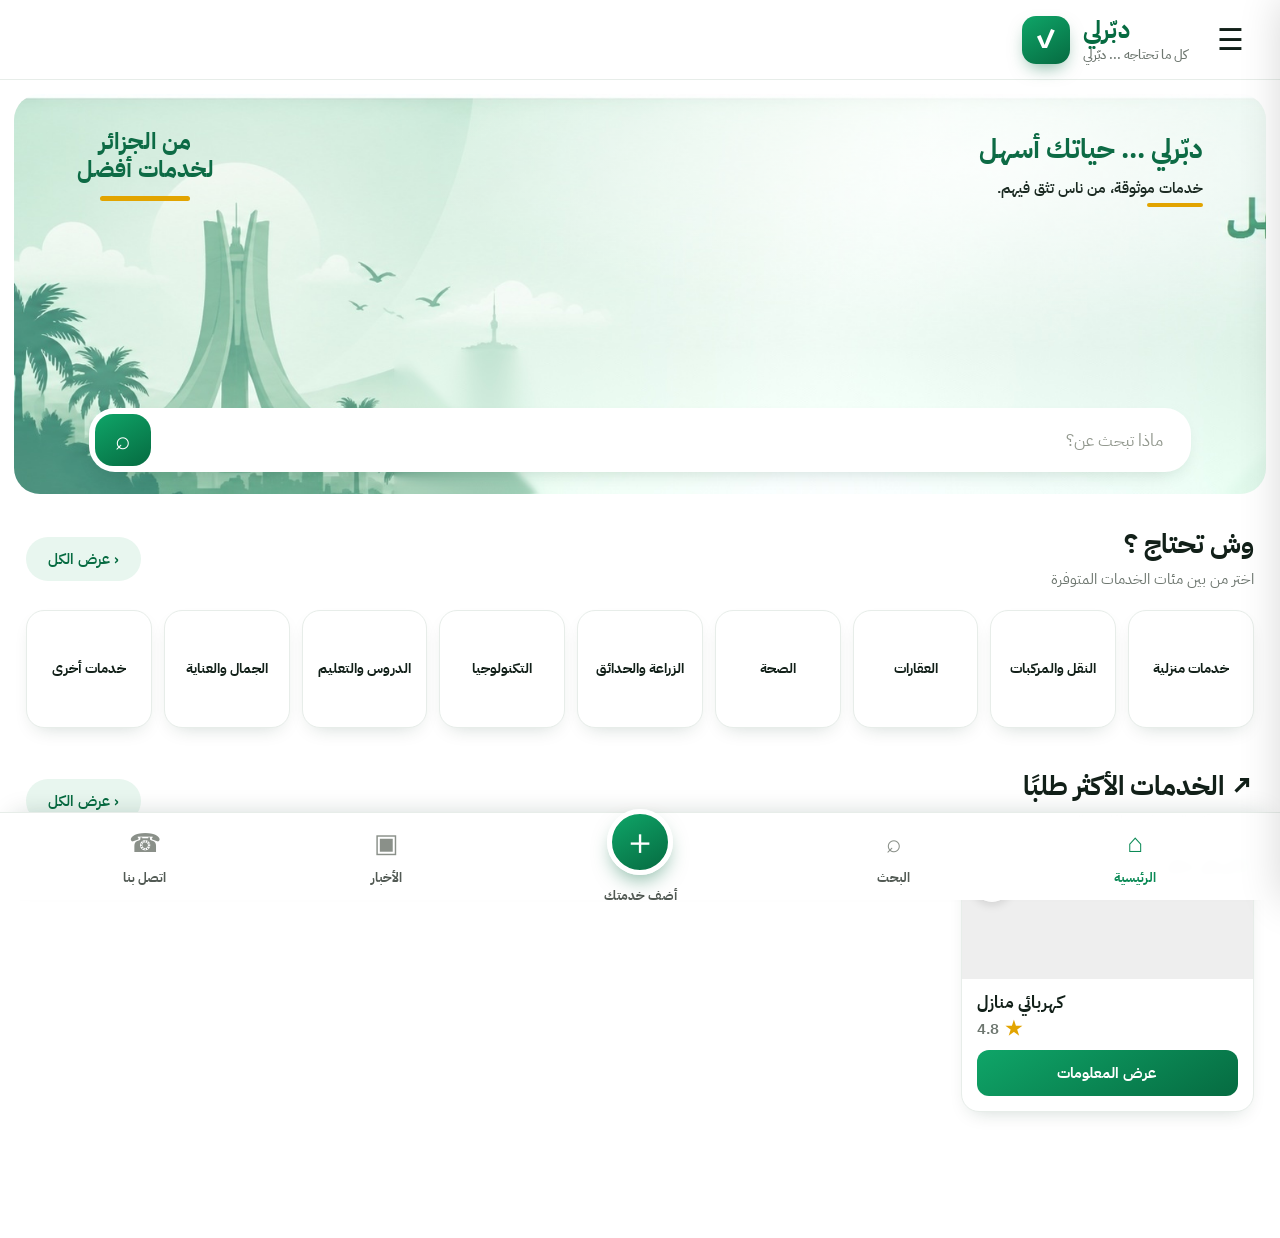
==== index.html @ 9973ee7a "Load category details script" ====
<!doctype html>
<html lang="ar" dir="rtl">
<head>
<meta charset="utf-8">
<meta name="viewport" content="width=device-width,initial-scale=1,viewport-fit=cover">
<title>دبّرلي — كل ما تحتاجه</title>
<link rel="preconnect" href="https://fonts.googleapis.com"><link rel="preconnect" href="https://fonts.gstatic.com" crossorigin>
<link href="https://fonts.googleapis.com/css2?family=IBM+Plex+Sans+Arabic:wght@400;500;600;700;800&display=swap" rel="stylesheet">
<script src="https://cdn.jsdelivr.net/npm/@supabase/supabase-js@2"></script><script src="https://cdn.jsdelivr.net/npm/heic2any@0.0.4/dist/heic2any.min.js"></script><script src="config.js?v=20260911-22"></script><script src="category-details.js?v=20260911-22"></script><link rel="stylesheet" href="style.css?v=20260911-10">
</head>
<body>
<header class="topbar"><button class="menu-btn" id="menuBtn">☰</button><div class="brand"><div class="logo">✓</div><div class="brand-text"><strong>دبّرلي</strong><small>كل ما تحتاجه ... دبّرلي</small></div></div></header>
<main><section class="hero"><div class="hero-copy-left">من الجزائر<br>لخدمات أفضل</div><div class="hero-copy-right"><h1>دبّرلي ... حياتك أسهل</h1><p>خدمات موثوقة، من ناس تثق فيهم.</p></div><div class="hero-search"><input id="heroSearch" placeholder="ماذا تبحث عن؟"><button id="heroSearchBtn">⌕</button></div></section><section id="content"></section></main>
<nav class="bottom-nav"><button data-page="home" class="active">⌂<span>الرئيسية</span></button><button data-page="search">⌕<span>البحث</span></button><button data-page="add" class="add-btn">＋<span>أضف خدمتك</span></button><button data-page="news">▣<span>الأخبار</span></button><button data-page="contact">☎<span>اتصل بنا</span></button></nav>
<div class="overlay" id="overlay"></div><aside class="drawer" id="drawer"><button class="close" id="closeBtn">×</button><div class="drawer-brand"><h2>دبّرلي</h2></div><nav class="drawer-nav"><button data-page="about">ⓘ معلومات عنا</button><button data-page="contact">☎ اتصل بنا</button><button id="shareBtn">↗ مشاركة التطبيق</button></nav></aside><div class="toast" id="toast"></div>
<script>
const content=document.getElementById('content'),drawer=document.getElementById('drawer'),overlay=document.getElementById('overlay');let client=null,services=[];try{client=window.supabase.createClient(window.SUPABASE_URL,window.SUPABASE_ANON_KEY)}catch(e){}
const fallback=[{id:'demo-1',name:'كهربائي منازل',category:'خدمات منزلية',specialty:'كهربائي منازل',rating:4.8,area:'الجزائر العاصمة',phone:'0550000001',whatsapp:'0550000001',img:'https://images.unsplash.com/photo-1621905252507-b35492cc74b4?auto=format&fit=crop&w=900&q=85'}];
const catData=[['tool','خدمات منزلية','#1688a3'],['car','النقل والمركبات','#f4b400'],['home','العقارات','#7846d8'],['heart','الصحة','#e92f3a'],['leaf','الزراعة والحدائق','#20a84a'],['laptop','التكنولوجيا','#1268c9'],['book','الدروس والتعليم','#ef791c'],['flower','الجمال والعناية','#ef5d8a'],['more','خدمات أخرى','#7440d6']];
function esc(s){return String(s??'').replace(/[&<>\"']/g,m=>({'&':'&amp;','<':'&lt;','>':'&gt;','\"':'&quot;',"'":'&#39;'}[m]))}function toast(t){const x=document.getElementById('toast');x.textContent=t;x.classList.add('show');setTimeout(()=>x.classList.remove('show'),2500)}
async function loadServices(){if(!client){services=fallback;return}try{const {data,error}=await client.from('services').select('*').eq('status','approved').order('created_at',{ascending:false});services=error||!data?.length?fallback:data.map(s=>({...s,img:s.image_url||fallback[0].img,rating:Number(s.rating||0)}))}catch(e){services=fallback}}
function card(s){return `<article class="service"><button class="fav" onclick="toggleFav(this)">♡</button><img class="service-img" style="object-fit:cover;object-position:center" src="${esc(s.image_url||s.img||fallback[0].img)}" alt="${esc(s.name||s.specialty)}"><div class="service-body"><h3>${esc(s.name||s.specialty||'خدمة')}</h3><div class="rating-row"><span>${Number(s.rating||0).toFixed(1)}</span><span class="star">★</span></div><button class="primary" style="width:100%;margin-top:8px" onclick="showDetail('${esc(s.id)}')">عرض المعلومات</button></div></article>`}
async function home(){await loadServices();window.__dabbarliServices=services;content.innerHTML=`<div class="home-wrap"><section class="section"><div class="section-head"><div class="section-title-wrap"><h2>وش تحتاج ؟</h2><p>اختر من بين مئات الخدمات المتوفرة</p></div><button class="see-all" onclick="showAllCategories()">‹ عرض الكل</button></div><div class="categories">${catData.map(c=>`<button class="cat" onclick="category('${esc(c[1])}')"><b>${c[1]}</b></button>`).join('')}</div></section><section class="section" style="margin-top:42px"><div class="section-head"><div class="section-title-wrap"><h2>↗ الخدمات الأكثر طلبًا</h2><p>اكتشف أكثر الخدمات طلبًا من المستخدمين</p></div><button class="see-all" onclick="showAllServices()">‹ عرض الكل</button></div><div class="services">${services.slice(0,4).map(card).join('')}</div></section></div>`;setActive('home')}
function showAllCategories(){content.innerHTML=`<div class="page-card"><div class="section-head"><h2>كل التصنيفات</h2><button class="see-all" onclick="home()">‹ الرئيسية</button></div><div class="categories">${catData.map(c=>`<button class="cat" onclick="category('${esc(c[1])}')"><b>${c[1]}</b></button>`).join('')}</div></div>`}
function showAllServices(){content.innerHTML=`<div class="page-card"><div class="section-head"><h2>الخدمات الأكثر طلبًا</h2><button class="see-all" onclick="home()">‹ الرئيسية</button></div><div class="services">${services.map(card).join('')}</div></div>`}
function category(type){if(type==='النقل والمركبات'||type==='النقل والآليات'){if(typeof renderTransportDetails==='function'){renderTransportDetails();return}}const list=services.filter(s=>s.category===type||s.specialty===type||s.name===type);content.innerHTML=`<div class="page-card"><div class="section-head"><h2>${esc(type)}</h2><button class="see-all" onclick="home()">‹ الرئيسية</button></div><div class="services">${list.length?list.map(card).join(''):'<div class="empty">لا توجد خدمات منشورة في هذا التصنيف بعد.</div>'}</div></div>`}
function showDetail(id){const s=services.find(x=>String(x.id)===String(id));if(!s)return;const phone=s.phone||'',wa=s.whatsapp||phone,fb=s.facebook||'';content.innerHTML=`<div class="page-card detail"><button class="see-all" onclick="home()">‹ رجوع</button><img class="detail-img" style="margin-top:16px;object-fit:cover;object-position:center" src="${esc(s.image_url||s.img||fallback[0].img)}"><h2>${esc(s.name||s.specialty)}</h2><div class="muted">${esc(s.category||'')} ${s.area?' · '+esc(s.area):''}</div><div class="rating-row"><span class="star">★</span><span>${Number(s.rating||0).toFixed(1)}</span></div><p>${esc(s.details||'')}</p><div class="actions">${phone?`<a class="call" href="tel:${esc(phone)}">📞 اتصال</a>`:''}${wa?`<a class="wa" href="https://wa.me/213${esc(String(wa).replace(/^0/,''))}" target="_blank">💬 واتساب</a>`:''}${fb?`<a class="fb" href="${esc(fb)}" target="_blank">🔵 فيسبوك</a>`:''}</div></div>`}
function searchPage(q=''){content.innerHTML=`<div class="page-card"><div class="searchbox"><input id="searchInput" value="${esc(q)}" placeholder="اسم الخدمة أو التخصص أو المنطقة..."><button onclick="doSearch()">بحث</button></div><div id="results"></div></div>`;if(q)doSearch();setActive('search')}
function doSearch(){const q=(document.getElementById('searchInput')||document.getElementById('heroSearch')).value.trim().toLowerCase();const list=services.filter(s=>`${s.name||''} ${s.category||''} ${s.specialty||''} ${s.area||''}`.toLowerCase().includes(q));const box=document.getElementById('results');if(box)box.innerHTML=`<div class="section-head"><h2>نتائج البحث</h2></div><div class="services">${list.length?list.map(card).join(''):'<div class="empty">لم نجد الخدمة المطلوبة.</div>'}</div>`}
function add(){content.innerHTML=`<div class="page-card form"><div class="section-head"><h2>أضف خدمتك</h2></div><div class="notice">ستظهر الخدمة بعد مراجعتها واعتمادها من الإدارة.</div><form id="addForm"><div class="field"><label>الاسم *</label><input name="name" required></div><div class="field"><label>المجال الرئيسي *</label><select name="category" required>${catData.map(c=>`<option>${c[1]}</option>`).join('')}</select></div><div class="field"><label>التخصص *</label><input name="specialty" required></div><div class="field"><label>لم تجد تخصصك؟ اقترح تخصصًا جديدًا</label><input name="newType"></div><div class="field"><label>رقم الهاتف *</label><input name="phone" required inputmode="tel"></div><div class="field"><label>واتساب</label><input name="whatsapp"></div><div class="field"><label>رابط فيسبوك</label><input name="facebook"></div><div class="field"><label>المنطقة</label><input name="area"></div><div class="field"><label>صورة الخدمة</label><input type="file" name="image" accept="image/jpeg,image/png,image/webp,image/heic,image/heif,.heic,.heif"></div><div class="field"><label>رابط الصفحة / الموقع</label><input name="link" type="url" placeholder="https://..."></div><div class="field"><label>التفاصيل</label><textarea name="details"></textarea></div><button class="primary" style="width:100%">إرسال للمراجعة</button></form></div>`;document.getElementById('addForm').onsubmit=submitService;setActive('add')}
async function resizeServiceImage(file){let source=file;const isHeic=/image\/(heic|heif)/i.test(file.type)||/\.(heic|heif)$/i.test(file.name||'');if(isHeic){if(typeof heic2any!=='function')throw new Error('تعذر دعم صورة HEIC في هذا المتصفح');const converted=await heic2any({blob:file,toType:'image/jpeg',quality:0.9});source=Array.isArray(converted)?converted[0]:converted}return new Promise((resolve,reject)=>{const img=new Image();const url=URL.createObjectURL(source);img.onload=()=>{try{const maxW=1000,maxH=667,scale=Math.min(maxW/img.naturalWidth,maxH/img.naturalHeight,1);const w=Math.max(1,Math.round(img.naturalWidth*scale)),h=Math.max(1,Math.round(img.naturalHeight*scale));const canvas=document.createElement('canvas');canvas.width=w;canvas.height=h;const ctx=canvas.getContext('2d');if(!ctx)throw new Error('المتصفح لا يدعم معالجة الصور');ctx.imageSmoothingEnabled=true;ctx.imageSmoothingQuality='high';ctx.drawImage(img,0,0,w,h);const qualities=[0.82,0.72,0.62,0.52];const encode=i=>{if(i>=qualities.length){URL.revokeObjectURL(url);reject(new Error('الصورة بعد الضغط ما زالت كبيرة'));return}canvas.toBlob(blob=>{if(blob&&blob.size<=4.5*1024*1024){URL.revokeObjectURL(url);resolve(blob)}else encode(i+1)},'image/webp',qualities[i])};encode(0)}catch(err){URL.revokeObjectURL(url);reject(err)}};img.onerror=()=>{URL.revokeObjectURL(url);reject(new Error('تعذر قراءة الصورة'))};img.src=url})}
async function submitService(e){e.preventDefault();if(!client){toast('تعذر الاتصال بقاعدة البيانات');return}const f=new FormData(e.target),row={name:f.get('name'),category:f.get('category'),specialty:f.get('specialty'),phone:f.get('phone'),whatsapp:f.get('whatsapp'),facebook:f.get('facebook'),area:f.get('area'),details:f.get('details'),link:f.get('link'),status:'pending'};const file=f.get('image');
if(file instanceof File&&file.size>0){if(!['image/jpeg','image/png','image/webp','image/heic','image/heif'].includes(file.type)&&!(/\.(heic|heif)$/i.test(file.name||''))){toast('الصورة يجب أن تكون JPG أو PNG أو WEBP أو HEIC');return}if(file.size>20*1024*1024){toast('حجم الصورة الأصلية يجب ألا يتجاوز 20 ميغابايت');return}let processed;try{processed=await resizeServiceImage(file)}catch(err){console.error('Image processing error',err);toast('تعذر تجهيز الصورة: '+(err.message||'خطأ غير معروف'));return}const path=`services/${crypto.randomUUID()}.webp`;const {error:upErr}=await client.storage.from('service-images').upload(path,processed,{contentType:'image/webp',cacheControl:'31536000',upsert:false});if(upErr){console.error('Supabase image upload error',upErr);toast('فشل رفع الصورة: '+(upErr.message||'خطأ غير معروف'));return}const {data:pub}=client.storage.from('service-images').getPublicUrl(path);row.image_url=pub.publicUrl}
const {error}=await client.from('services').insert(row);if(error){toast('تعذر إرسال الخدمة: '+error.message);return}const newType=(f.get('newType')||'').trim();if(newType)await client.from('category_requests').insert({name:newType});toast('تم إرسال الخدمة للمراجعة');e.target.reset()}
function news(){content.innerHTML='<div class="page-card"><h2>الأخبار</h2><p>يمكن لأصحاب الخدمات إضافة خدماتهم وإرسالها للمراجعة.</p></div>';setActive('news')}function contact(){content.innerHTML='<div class="page-card"><h2>اتصل بنا</h2><p>للاستفسارات أو تعديل معلومات خدمة منشورة، تواصل مع إدارة دبّرلي.</p></div>';setActive('contact')}function about(){content.innerHTML='<div class="page-card"><h2>معلومات عنا</h2><p>دليل خدمات محلي يجمع أصحاب الخدمات والمهن في مكان واحد.</p></div>'}function toggleFav(b){b.textContent=b.textContent==='♡'?'♥':'♡'}function setActive(p){document.querySelectorAll('.bottom-nav button[data-page]').forEach(b=>b.classList.toggle('active',b.dataset.page===p))}function page(p){drawer.classList.remove('open');overlay.classList.remove('show');({home,search:()=>searchPage(),add,news,contact,about}[p]||home)()}document.querySelectorAll('[data-page]').forEach(b=>b.onclick=()=>page(b.dataset.page));document.getElementById('menuBtn').onclick=()=>{drawer.classList.add('open');overlay.classList.add('show')};document.getElementById('closeBtn').onclick=()=>{drawer.classList.remove('open');overlay.classList.remove('show')};overlay.onclick=()=>{drawer.classList.remove('open');overlay.classList.remove('show')};document.getElementById('shareBtn').onclick=async()=>{try{await navigator.share({title:'دبّرلي',text:'كل ما تحتاجه ... دبّرلي',url:location.href})}catch(e){}};document.getElementById('heroSearchBtn').onclick=()=>searchPage(document.getElementById('heroSearch').value.trim());document.getElementById('heroSearch').addEventListener('keydown',e=>{if(e.key==='Enter')document.getElementById('heroSearchBtn').click()});home();
</script>
<script>
(function(){
  const details={
    'خدمات منزلية':{icon:'🏠',items:['كهربائي منازل','سباك','نجار','حداد','بناء','دهان','جباس','ألمنيوم','بلاط','جبس','تكييف وتبريد','أجهزة منزلية','تنظيف منازل','مكافحة حشرات','خياطة','إصلاح أحذية']},
    'العقارات':{icon:'🏠',items:['منازل للكراء','منازل للبيع','شقق للكراء','شقق للبيع','محلات للكراء','محلات للبيع','مكاتب','مستودعات','أراضي','أراضي فلاحية','غرف للكراء']},
    'الصحة':{icon:'🩺',items:['طبيب عام','أطباء أطفال','أطباء أسنان','طب العيون','طب الجلدية','طب القلب','نساء وتوليد','أطباء مختصون','ممرضون','قابلات','مخابر التحاليل','علاج طبيعي','صيدليات','عيادات']},
    'الزراعة والحدائق':{icon:'🌿',items:['طبيب بيطري','جرارات','آلات فلاحية','كراء آلات فلاحية','حرث','حصاد','حفر آبار','أعلاف','بذور','أسمدة','معدات فلاحية','تنسيق الحدائق','صيانة الحدائق','بيع النباتات']},
    'التكنولوجيا':{icon:'💻',items:['هواتف','صيانة الهواتف','حواسيب','صيانة الحواسيب','برمجة','تصميم مواقع','تصميم جرافيك','شبكات وإنترنت','كاميرات مراقبة','طباعة ونسخ','بيع الإلكترونيات','صيانة الأجهزة الإلكترونية']},
    'الدروس والتعليم':{icon:'🎓',items:['دروس ابتدائي','دروس متوسط','دروس ثانوي','تحضير البكالوريا','لغات أجنبية','رياضيات','فيزياء','علوم طبيعية','دروس خصوصية','محو الأمية','تكوين مهني','إعلام آلي','تعليم السياقة']},
    'الجمال والعناية':{icon:'💄',items:['حلاقة رجالية','صالون نسائي','تجميل','مكياج','تسريحات شعر','عناية بالبشرة','عناية بالأظافر','نقش الحناء','إزالة الشعر','سبا','مساج','عطور ومستحضرات']},
    'خدمات أخرى':{icon:'✨',items:['خدمات إدارية','استخراج وثائق','كتابة عرائض','ترجمة','محاسبة','خدمات تأمين','استشارات','خدمات قانونية','خدمات عقود','خدمات مالية','خدمات مهنية','خدمات عامة']}
  };
  const norm=s=>String(s||'').trim();
  const findServices=name=>(window.__dabbarliServices||[]).filter(s=>norm(s.specialty)===name||norm(s.name)===name);
  function renderCategoryDetails(type){
    const data=details[type];if(!data)return false;
    const items=data.items.map(name=>{const matches=findServices(name);const thumb='<div class="category-detail-thumb category-detail-design" aria-hidden="true">'+data.icon+'</div>';return '<button type="button" class="category-detail-item" data-generic-category="'+esc(name)+'">'+thumb+'<span class="category-detail-name">'+esc(name)+(matches.length?'<small class="category-detail-count">'+matches.length+' خدمة</small>':'')+'</span><span class="category-detail-arrow">‹</span></button>'}).join('');
    content.innerHTML='<div class="page-card"><div class="section-head"><h2>'+esc(type)+'</h2><button class="see-all" id="genericCategoryHome">‹ الرئيسية</button></div><div class="category-detail-list">'+items+'</div></div>';
    document.getElementById('genericCategoryHome')?.addEventListener('click',()=>home());
    content.querySelectorAll('[data-generic-category]').forEach(b=>b.addEventListener('click',()=>{const name=b.dataset.genericCategory;const matches=findServices(name);content.innerHTML='<div class="page-card"><div class="section-head"><h2>'+esc(name)+'</h2><button class="see-all" id="genericCategoryBack">‹ '+esc(type)+'</button></div><div class="services">'+(matches.length?matches.map(card).join(''):'<div class="empty">لا توجد خدمات منشورة في هذا التخصص بعد.</div>')+'</div></div>';document.getElementById('genericCategoryBack')?.addEventListener('click',()=>renderCategoryDetails(type))}));
    return true;
  }
  window.renderCategoryDetails=renderCategoryDetails;
  window.categoryDetails=details;
  const wrap=()=>{if(typeof window.category!=='function'){setTimeout(wrap,100);return}if(window.category.__dabbarliAllCategoriesWrapped)return;const original=window.category;const wrapped=function(type){const t=norm(type);if(t==='النقل والمركبات'||t==='النقل والآليات')return original.apply(this,arguments);if(details[t]){window.__dabbarliServices=services.length?services:(window.__dabbarliServices||[]);renderCategoryDetails(t);return}return original.apply(this,arguments)};wrapped.__dabbarliAllCategoriesWrapped=true;window.category=wrapped};
  wrap();setTimeout(wrap,250);setTimeout(wrap,1000);
})();
</script>
<script src="category-details.js?v=20260911-22"></script>
</body></html>
---- style.css ----
:root{
  --green:#0b8a56;--green-dark:#066b41;--green-soft:#0fa568;
  --mint:#f3faf6;--mint2:#e8f6ef;
  --gold:#e2a400;--gold-soft:#f6d772;
  --ink:#122019;--muted:#6d766f;--hair:#e7ede9;
  --white:#fff;
  --shadow:0 16px 34px -16px rgba(8,50,33,.28);
  --shadow-sm:0 8px 20px -10px rgba(8,50,33,.22);
  --r-sm:12px;--r-md:18px;--r-lg:26px;--r-pill:999px;
}
*{box-sizing:border-box}
html{scroll-behavior:smooth}
body{margin:0;background:#fff;color:var(--ink);font-family:"IBM Plex Sans Arabic","Tajawal","Tahoma",Arial,sans-serif;-webkit-font-smoothing:antialiased}
button,input,textarea,select{font:inherit}
button{border:0;cursor:pointer;background:transparent}
a{text-decoration:none}

/* header */
.topbar{height:80px;background:#fff;display:flex;align-items:center;gap:20px;padding:8px 28px;direction:rtl;border-bottom:1px solid var(--hair)}
.menu-btn{width:44px;height:44px;color:var(--ink);font-size:30px;line-height:1;display:grid;place-items:center;border-radius:var(--r-sm)}
.menu-btn:active{background:var(--mint2)}
.brand{display:flex;align-items:center;gap:13px;direction:ltr}
.logo{width:48px;height:48px;border-radius:14px;background:linear-gradient(150deg,var(--green-soft),var(--green-dark));color:#fff;display:grid;place-items:center;font-size:26px;font-weight:800;box-shadow:0 8px 18px -6px rgba(6,107,65,.55)}
.brand-text{line-height:1.05}
.brand-text strong{display:block;font-size:24px;color:var(--green-dark);font-weight:800;letter-spacing:.2px}
.brand-text small{display:block;color:var(--muted);font-size:13px;margin-top:5px;font-weight:500}

/* hero */
.hero{margin:14px 14px 0;height:400px;border-radius:var(--r-lg);overflow:hidden;position:relative;
  background:
    url("assets/hero-reference-no-search.jpg") left center/cover no-repeat,
    linear-gradient(155deg,#dff3e8 0%,#c9ecdb 45%,#eef9f2 100%);
}
.hero:before{content:"";position:absolute;inset:0;background:radial-gradient(70% 60% at 78% 18%,rgba(255,255,255,.7),rgba(255,255,255,0) 65%)}
.hero-copy-left{position:absolute;left:5%;top:34px;color:#0d6b45;text-align:center;line-height:1.22;font-size:23px;font-weight:800;letter-spacing:.2px;max-width:230px}
.hero-copy-left:after{content:"";display:block;width:90px;height:5px;background:var(--gold);border-radius:var(--r-pill);margin:12px auto 0}
.hero-copy-right{position:absolute;right:5%;top:38px;left:44%;text-align:right;direction:rtl}
.hero-copy-right h1{margin:0;font-size:27px;line-height:1.3;font-weight:800;color:#0d6b45}
.hero-copy-right p{margin:10px 0 0;font-size:15px;font-weight:600;color:#1c2b23;position:relative;display:inline-block}
.hero-copy-right p:after{content:"";position:absolute;right:0;bottom:-8px;width:56px;height:4px;background:var(--gold);border-radius:var(--r-pill)}
.hero-search{position:absolute;left:6%;right:6%;bottom:22px;height:64px;background:#fff;border-radius:var(--r-lg);display:flex;align-items:center;box-shadow:var(--shadow-sm);padding:6px;direction:rtl}
.hero-search input{flex:1;border:0;outline:0;background:transparent;text-align:right;padding:0 22px;font-size:17px;color:var(--ink)}
.hero-search input::placeholder{color:#93998f;opacity:1}
.hero-search button{width:56px;height:52px;border-radius:var(--r-md);background:linear-gradient(150deg,var(--green-soft),var(--green-dark));color:#fff;display:grid;place-items:center;font-size:26px;flex:none}

/* main */
main{padding-bottom:106px}
#content{max-width:1400px;margin:0 auto;padding:30px 26px 20px}
.home-wrap{display:block}
.section{margin-top:4px}
.section-head{display:flex;align-items:center;justify-content:space-between;margin:0 0 20px;gap:12px}
.section-head h2{margin:0;font-size:27px;line-height:1.25;font-weight:800;color:var(--ink)}
.section-head h2 .arrow-up{color:var(--green);font-size:26px}
.section-head p{margin:6px 0 0;color:var(--muted);font-size:15px}
.section-title-wrap{display:flex;flex-direction:column;align-items:flex-start}
.see-all{background:var(--mint2);color:var(--green-dark);border-radius:var(--r-pill);padding:11px 22px;font-size:15px;font-weight:600;white-space:nowrap;direction:rtl}
.see-all:active{background:#dcf1e6}
.see-all .chev{font-size:22px;vertical-align:-2px;margin-left:6px}

/* categories */
.categories{display:grid;grid-template-columns:repeat(9,minmax(0,1fr));gap:12px;direction:rtl}
.cat{min-height:118px;border-radius:var(--r-md);background:#fff;border:1px solid var(--hair);display:flex;flex-direction:column;align-items:center;justify-content:center;gap:12px;color:var(--ink);box-shadow:var(--shadow-sm);padding:10px 6px;transition:transform .12s}
.cat:active{transform:scale(.96)}
.cat-icon{height:52px;width:52px;border-radius:15px;display:grid;place-items:center}
.cat-icon svg{width:26px;height:26px}
.cat b{font-size:14px;font-weight:700;line-height:1.25;text-align:center}

/* services */
.services{display:grid;grid-template-columns:repeat(4,minmax(0,1fr));gap:18px;direction:rtl}
.service{min-height:206px;border-radius:var(--r-md);background:#fff;overflow:hidden;position:relative;box-shadow:var(--shadow-sm);border:1px solid var(--hair);transition:transform .12s}
.service:active{transform:scale(.985)}
.service-img{height:126px;width:100%;object-fit:cover;display:block;background:#eee}
.fav{position:absolute;top:11px;left:11px;width:38px;height:38px;border-radius:50%;background:rgba(255,255,255,.96);display:grid;place-items:center;color:var(--muted);font-size:22px;box-shadow:0 3px 10px rgba(0,0,0,.12)}
.service-body{min-height:80px;padding:13px 15px 15px;display:flex;flex-direction:column;align-items:flex-end;justify-content:center;gap:2px}
.service-body h3{margin:0;font-size:17px;font-weight:700;line-height:1.3;color:var(--ink)}
.rating-row{width:100%;display:flex;align-items:center;justify-content:flex-start;gap:6px;direction:ltr;margin-top:2px;color:var(--muted);font-size:15px;font-weight:600}
.star{color:var(--gold);font-size:19px;line-height:1}
.muted{color:var(--muted);font-size:14px}

/* buttons */
.primary{background:linear-gradient(150deg,var(--green-soft),var(--green-dark));color:#fff;border-radius:var(--r-sm);padding:12px 20px;font-weight:700;font-size:15px}
.primary:active{filter:brightness(.94)}

/* other pages */
.page-card{background:#fff;border-radius:var(--r-lg);box-shadow:var(--shadow-sm);border:1px solid var(--hair);padding:24px}
.searchbox{display:flex;background:#fff;border:1px solid var(--hair);border-radius:var(--r-md);padding:6px;box-shadow:var(--shadow-sm);margin-bottom:22px}
.searchbox input{flex:1;border:0;outline:0;padding:13px;text-align:right;background:transparent}
.searchbox button{background:linear-gradient(150deg,var(--green-soft),var(--green-dark));color:#fff;border-radius:var(--r-sm);padding:12px 22px;font-weight:700}
.cards{display:grid;grid-template-columns:repeat(4,minmax(0,1fr));gap:18px}
.form{max-width:680px}
.field{margin-bottom:16px}
.field label{display:block;font-weight:700;margin-bottom:7px;font-size:14.5px}
.field input,.field select,.field textarea{width:100%;border:1px solid var(--hair);background:var(--mint);border-radius:var(--r-sm);padding:12px 13px;outline:none;font-size:15px}
.field input:focus,.field select:focus,.field textarea:focus{border-color:var(--green-soft)}
.field textarea{min-height:120px}
.detail-img{width:100%;max-height:360px;object-fit:cover;border-radius:var(--r-md)}
.actions{display:flex;gap:8px;flex-wrap:wrap}
.actions a{flex:1;min-width:110px;text-align:center;color:#fff;padding:13px;border-radius:var(--r-sm);font-weight:700}
.call{background:var(--green-dark)}
.wa{background:#1cad63}
.fb{background:#3a5a94}
.news-item{background:#fff;border:1px solid var(--hair);border-radius:var(--r-md);padding:18px;margin-bottom:12px}
.empty{text-align:center;color:var(--muted);padding:40px}
.notice{background:#fff8e0;border:1px solid var(--gold-soft);border-radius:var(--r-sm);padding:13px 15px;margin-bottom:16px;font-size:14.5px;color:#6b5205}
.detail p{color:#3d453f;line-height:1.85;font-size:15.5px;margin-top:14px}
.stars{font-size:32px;color:var(--gold);letter-spacing:8px;cursor:pointer;direction:ltr;text-align:right}
.stars span{transition:transform .1s}
.stars span:active{transform:scale(1.2)}

/* bottom nav */
.bottom-nav{position:fixed;z-index:1000;bottom:0;left:0;right:0;height:88px;background:rgba(255,255,255,.98);backdrop-filter:blur(6px);border-top:1px solid var(--hair);box-shadow:0 -10px 26px -14px rgba(9,45,30,.22);display:grid;grid-template-columns:1fr 1fr 1.1fr 1fr 1fr;align-items:center;padding:4px 24px 6px;direction:rtl}
.bottom-nav button{height:74px;color:#8a9089;display:flex;flex-direction:column;align-items:center;justify-content:center;gap:5px;font-size:26px}
.bottom-nav button span:last-child{font-size:13px;font-weight:700;color:#525a54}
.bottom-nav .active{color:var(--green)}
.bottom-nav .active span:last-child{color:var(--green)}
.bottom-nav .add-btn{width:66px;height:66px;border-radius:50%;margin:-28px auto 0;background:linear-gradient(150deg,var(--green-soft),var(--green-dark));color:#fff;font-size:36px;border:5px solid #fff;box-shadow:0 10px 20px -6px rgba(6,107,65,.5);position:relative}
.bottom-nav .add-btn span{position:absolute;top:72px;color:#3a413c;white-space:nowrap;font-size:13px}

/* drawer */
.overlay{position:fixed;inset:0;background:rgba(10,25,18,.4);z-index:1100;display:none}
.overlay.show{display:block}
.drawer{position:fixed;z-index:1200;top:0;right:0;width:min(340px,88vw);height:100vh;background:#fff;transform:translateX(105%);transition:.25s cubic-bezier(.4,0,.2,1);padding:22px 16px;box-shadow:-16px 0 40px rgba(0,0,0,.16);overflow-y:auto}
.drawer.open{transform:none}
.drawer .close{width:40px;height:40px;background:var(--mint2);border-radius:50%;font-size:26px;line-height:1;color:var(--ink);display:grid;place-items:center;margin-bottom:6px}
.drawer-brand{padding:6px 8px 14px;text-align:right}
.drawer-brand h2{margin:0;color:var(--green-dark);font-size:26px;font-weight:800}
.drawer-nav{display:grid;gap:8px;margin-top:6px}
.drawer-nav button{width:100%;min-height:52px;padding:10px 16px;border-radius:var(--r-md);background:var(--mint);text-align:right;color:#17402f;display:flex;align-items:center;justify-content:flex-start;gap:12px;transition:.15s;border:1px solid transparent}
.drawer-nav button:active{background:var(--mint2);transform:scale(.98)}
.drawer-nav button span:last-child{font-size:15.5px;font-weight:700}
.drawer-icon{width:32px;height:32px;border-radius:10px;display:grid;place-items:center;flex:none;font-size:19px;font-weight:800;background:#fff;box-shadow:0 2px 7px rgba(20,70,50,.08)}
.about-icon{color:var(--green)}
.contact-icon{color:#d9534f}
.share-icon{color:#6e56cf}
.drawer-nav #shareBtn{background:#eef3ff;color:#233a63}
.drawer-nav #shareBtn .drawer-icon{background:#fff}

.toast{position:fixed;left:50%;bottom:102px;transform:translate(-50%,20px);background:#122019;color:#fff;padding:12px 20px;border-radius:var(--r-sm);opacity:0;z-index:1500;transition:.2s;font-size:14.5px;font-weight:600}
.toast.show{opacity:1;transform:translate(-50%,0)}

@media(max-width:1100px){
  .categories{grid-template-columns:repeat(5,1fr)}
  .services,.cards{grid-template-columns:repeat(2,1fr)}
  .hero-copy-left{font-size:22px}
}
@media(max-width:700px){
  .topbar{height:68px;padding:7px 16px;gap:12px}
  .menu-btn{font-size:28px}
  .logo{width:42px;height:42px;font-size:22px;border-radius:12px}
  .brand-text strong{font-size:20px}
  .brand-text small{font-size:11px;margin-top:3px}
  .hero{height:340px;margin:12px 12px 0;border-radius:var(--r-md)}
  .hero-copy-left{top:22px;font-size:17px;max-width:150px;left:4%}
  .hero-copy-left:after{width:60px;height:4px;margin-top:8px}
  .hero-copy-right{top:24px;left:40%;right:4%}
  .hero-copy-right h1{font-size:19px}
  .hero-copy-right p{font-size:12.5px;margin-top:8px}
  .hero-copy-right p:after{bottom:-6px;width:40px;height:3px}
  .hero-search{bottom:16px;height:56px;left:4%;right:4%;border-radius:var(--r-md)}
  .hero-search button{width:46px;height:44px;border-radius:12px;font-size:22px}
  .hero-search input{font-size:14px;padding:0 12px}
  .section-head{margin-bottom:14px}
  .section-head h2{font-size:21px}
  .section-head p{font-size:13px}
  .see-all{padding:9px 15px;font-size:13px}
  .categories{grid-template-columns:repeat(3,1fr);gap:8px}
  .cat{min-height:104px;border-radius:14px}
  .cat b{font-size:12.5px}
  .cat-icon{width:44px;height:44px}
  .cat-icon svg{width:22px;height:22px}
  .services,.cards{grid-template-columns:repeat(2,1fr);gap:10px}
  .service{min-height:186px}
  .service-img{height:104px}
  .service-body{padding:10px 12px 12px}
  .service-body h3{font-size:14.5px}
  .rating-row{font-size:12.5px}
  .star{font-size:16px}
  .fav{width:32px;height:32px;font-size:20px}
  .bottom-nav{height:76px;padding:2px 6px 5px}
  .bottom-nav button{height:64px;font-size:22px}
  .bottom-nav button span:last-child{font-size:10px}
  .bottom-nav .add-btn{width:58px;height:58px;font-size:30px;margin-top:-22px}
  .bottom-nav .add-btn span{top:62px;font-size:10px}
  #content{padding:20px 14px 16px}
  main{padding-bottom:92px}
}
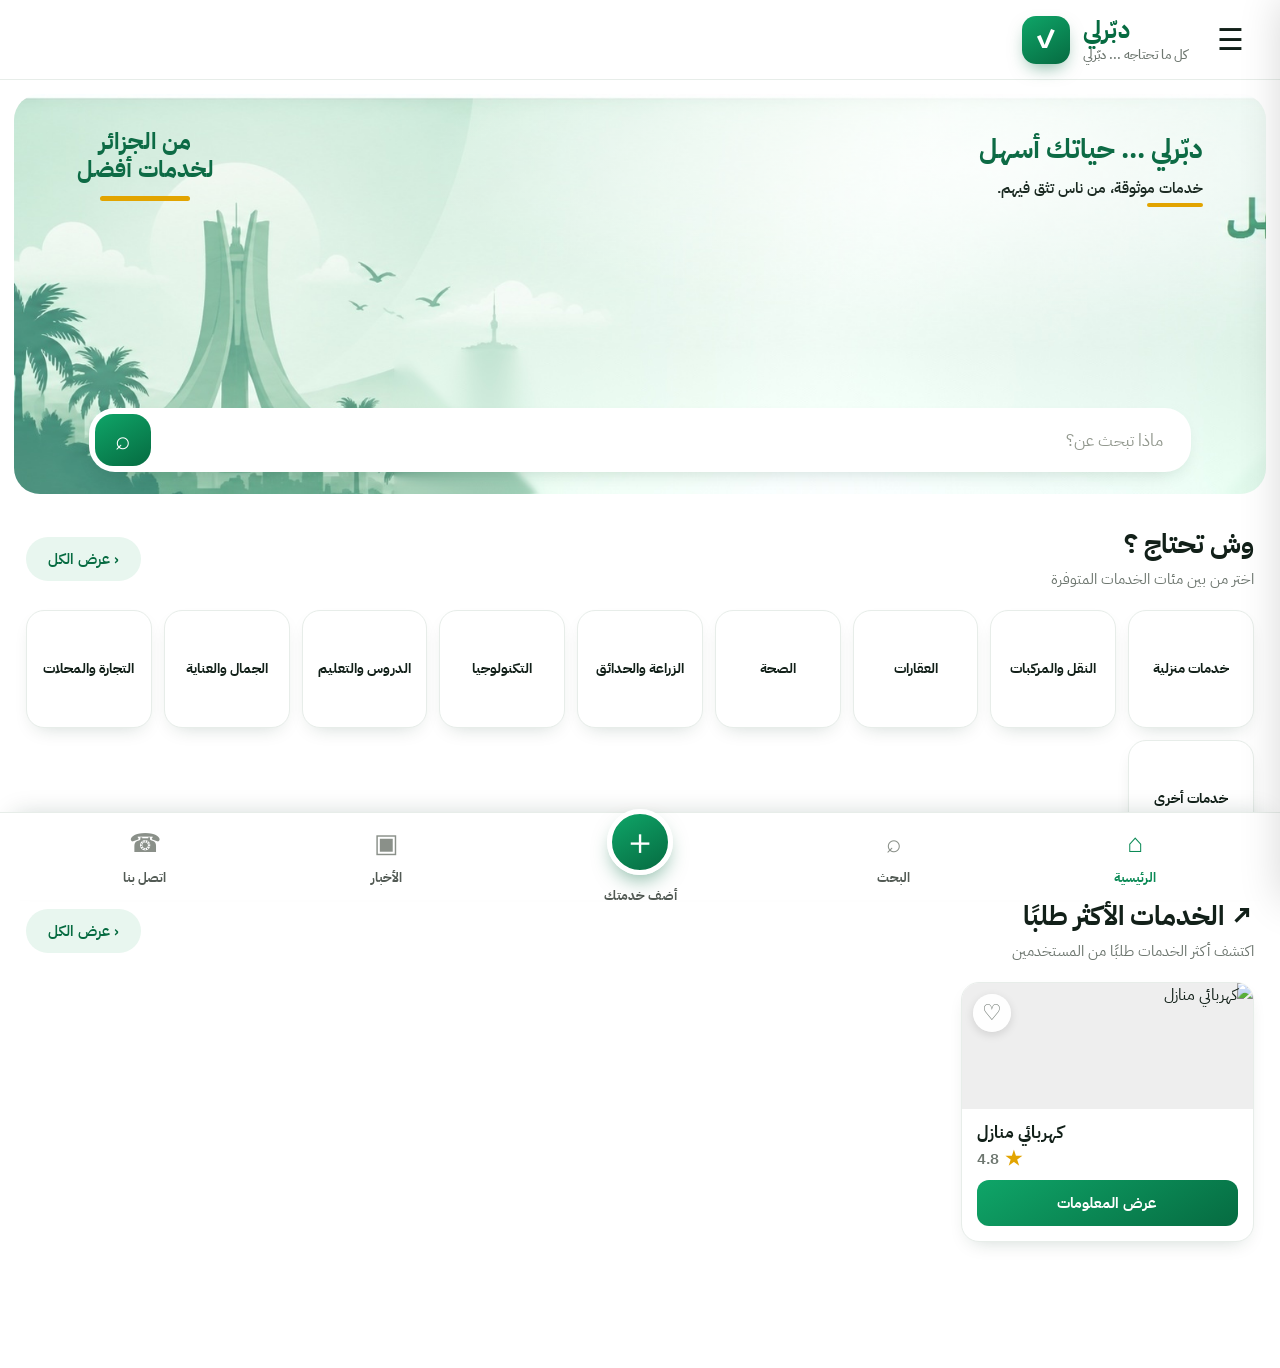
==== commit 97242e8d: "إضافة فرع التجارة والمحلات إلى التصنيفات" ====
--- a/index.html
+++ b/index.html
@@ -6,7 +6,7 @@
 <title>دبّرلي — كل ما تحتاجه</title>
 <link rel="preconnect" href="https://fonts.googleapis.com"><link rel="preconnect" href="https://fonts.gstatic.com" crossorigin>
 <link href="https://fonts.googleapis.com/css2?family=IBM+Plex+Sans+Arabic:wght@400;500;600;700;800&display=swap" rel="stylesheet">
-<script src="https://cdn.jsdelivr.net/npm/@supabase/supabase-js@2"></script><script src="https://cdn.jsdelivr.net/npm/heic2any@0.0.4/dist/heic2any.min.js"></script><script src="config.js?v=20260911-22"></script><script src="category-details.js?v=20260911-22"></script><link rel="stylesheet" href="style.css?v=20260911-10">
+<script src="https://cdn.jsdelivr.net/npm/@supabase/supabase-js@2"></script><script src="https://cdn.jsdelivr.net/npm/heic2any@0.0.4/dist/heic2any.min.js"></script><script src="config.js?v=20260911-23"></script><script src="category-details.js?v=20260911-23"></script><link rel="stylesheet" href="style.css?v=20260911-10">
 </head>
 <body>
 <header class="topbar"><button class="menu-btn" id="menuBtn">☰</button><div class="brand"><div class="logo">✓</div><div class="brand-text"><strong>دبّرلي</strong><small>كل ما تحتاجه ... دبّرلي</small></div></div></header>
@@ -16,7 +16,7 @@
 <script>
 const content=document.getElementById('content'),drawer=document.getElementById('drawer'),overlay=document.getElementById('overlay');let client=null,services=[];try{client=window.supabase.createClient(window.SUPABASE_URL,window.SUPABASE_ANON_KEY)}catch(e){}
 const fallback=[{id:'demo-1',name:'كهربائي منازل',category:'خدمات منزلية',specialty:'كهربائي منازل',rating:4.8,area:'الجزائر العاصمة',phone:'0550000001',whatsapp:'0550000001',img:'https://images.unsplash.com/photo-1621905252507-b35492cc74b4?auto=format&fit=crop&w=900&q=85'}];
-const catData=[['tool','خدمات منزلية','#1688a3'],['car','النقل والمركبات','#f4b400'],['home','العقارات','#7846d8'],['heart','الصحة','#e92f3a'],['leaf','الزراعة والحدائق','#20a84a'],['laptop','التكنولوجيا','#1268c9'],['book','الدروس والتعليم','#ef791c'],['flower','الجمال والعناية','#ef5d8a'],['more','خدمات أخرى','#7440d6']];
+const catData=[['tool','خدمات منزلية','#1688a3'],['car','النقل والمركبات','#f4b400'],['home','العقارات','#7846d8'],['heart','الصحة','#e92f3a'],['leaf','الزراعة والحدائق','#20a84a'],['laptop','التكنولوجيا','#1268c9'],['book','الدروس والتعليم','#ef791c'],['flower','الجمال والعناية','#ef5d8a'],['shop','التجارة والمحلات','#c77b30'],['more','خدمات أخرى','#7440d6']];
 function esc(s){return String(s??'').replace(/[&<>\"']/g,m=>({'&':'&amp;','<':'&lt;','>':'&gt;','\"':'&quot;',"'":'&#39;'}[m]))}function toast(t){const x=document.getElementById('toast');x.textContent=t;x.classList.add('show');setTimeout(()=>x.classList.remove('show'),2500)}
 async function loadServices(){if(!client){services=fallback;return}try{const {data,error}=await client.from('services').select('*').eq('status','approved').order('created_at',{ascending:false});services=error||!data?.length?fallback:data.map(s=>({...s,img:s.image_url||fallback[0].img,rating:Number(s.rating||0)}))}catch(e){services=fallback}}
 function card(s){return `<article class="service"><button class="fav" onclick="toggleFav(this)">♡</button><img class="service-img" style="object-fit:cover;object-position:center" src="${esc(s.image_url||s.img||fallback[0].img)}" alt="${esc(s.name||s.specialty)}"><div class="service-body"><h3>${esc(s.name||s.specialty||'خدمة')}</h3><div class="rating-row"><span>${Number(s.rating||0).toFixed(1)}</span><span class="star">★</span></div><button class="primary" style="width:100%;margin-top:8px" onclick="showDetail('${esc(s.id)}')">عرض المعلومات</button></div></article>`}
@@ -30,37 +30,16 @@
 function add(){content.innerHTML=`<div class="page-card form"><div class="section-head"><h2>أضف خدمتك</h2></div><div class="notice">ستظهر الخدمة بعد مراجعتها واعتمادها من الإدارة.</div><form id="addForm"><div class="field"><label>الاسم *</label><input name="name" required></div><div class="field"><label>المجال الرئيسي *</label><select name="category" required>${catData.map(c=>`<option>${c[1]}</option>`).join('')}</select></div><div class="field"><label>التخصص *</label><input name="specialty" required></div><div class="field"><label>لم تجد تخصصك؟ اقترح تخصصًا جديدًا</label><input name="newType"></div><div class="field"><label>رقم الهاتف *</label><input name="phone" required inputmode="tel"></div><div class="field"><label>واتساب</label><input name="whatsapp"></div><div class="field"><label>رابط فيسبوك</label><input name="facebook"></div><div class="field"><label>المنطقة</label><input name="area"></div><div class="field"><label>صورة الخدمة</label><input type="file" name="image" accept="image/jpeg,image/png,image/webp,image/heic,image/heif,.heic,.heif"></div><div class="field"><label>رابط الصفحة / الموقع</label><input name="link" type="url" placeholder="https://..."></div><div class="field"><label>التفاصيل</label><textarea name="details"></textarea></div><button class="primary" style="width:100%">إرسال للمراجعة</button></form></div>`;document.getElementById('addForm').onsubmit=submitService;setActive('add')}
 async function resizeServiceImage(file){let source=file;const isHeic=/image\/(heic|heif)/i.test(file.type)||/\.(heic|heif)$/i.test(file.name||'');if(isHeic){if(typeof heic2any!=='function')throw new Error('تعذر دعم صورة HEIC في هذا المتصفح');const converted=await heic2any({blob:file,toType:'image/jpeg',quality:0.9});source=Array.isArray(converted)?converted[0]:converted}return new Promise((resolve,reject)=>{const img=new Image();const url=URL.createObjectURL(source);img.onload=()=>{try{const maxW=1000,maxH=667,scale=Math.min(maxW/img.naturalWidth,maxH/img.naturalHeight,1);const w=Math.max(1,Math.round(img.naturalWidth*scale)),h=Math.max(1,Math.round(img.naturalHeight*scale));const canvas=document.createElement('canvas');canvas.width=w;canvas.height=h;const ctx=canvas.getContext('2d');if(!ctx)throw new Error('المتصفح لا يدعم معالجة الصور');ctx.imageSmoothingEnabled=true;ctx.imageSmoothingQuality='high';ctx.drawImage(img,0,0,w,h);const qualities=[0.82,0.72,0.62,0.52];const encode=i=>{if(i>=qualities.length){URL.revokeObjectURL(url);reject(new Error('الصورة بعد الضغط ما زالت كبيرة'));return}canvas.toBlob(blob=>{if(blob&&blob.size<=4.5*1024*1024){URL.revokeObjectURL(url);resolve(blob)}else encode(i+1)},'image/webp',qualities[i])};encode(0)}catch(err){URL.revokeObjectURL(url);reject(err)}};img.onerror=()=>{URL.revokeObjectURL(url);reject(new Error('تعذر قراءة الصورة'))};img.src=url})}
 async function submitService(e){e.preventDefault();if(!client){toast('تعذر الاتصال بقاعدة البيانات');return}const f=new FormData(e.target),row={name:f.get('name'),category:f.get('category'),specialty:f.get('specialty'),phone:f.get('phone'),whatsapp:f.get('whatsapp'),facebook:f.get('facebook'),area:f.get('area'),details:f.get('details'),link:f.get('link'),status:'pending'};const file=f.get('image');
-if(file instanceof File&&file.size>0){if(!['image/jpeg','image/png','image/webp','image/heic','image/heif'].includes(file.type)&&!(/\.(heic|heif)$/i.test(file.name||''))){toast('الصورة يجب أن تكون JPG أو PNG أو WEBP أو HEIC');return}if(file.size>20*1024*1024){toast('حجم الصورة الأصلية يجب ألا يتجاوز 20 ميغابايت');return}let processed;try{processed=await resizeServiceImage(file)}catch(err){console.error('Image processing error',err);toast('تعذر تجهيز الصورة: '+(err.message||'خطأ غير معروف'));return}const path=`services/${crypto.randomUUID()}.webp`;const {error:upErr}=await client.storage.from('service-images').upload(path,processed,{contentType:'image/webp',cacheControl:'31536000',upsert:false});if(upErr){console.error('Supabase image upload error',upErr);toast('فشل رفع الصورة: '+(upErr.message||'خطأ غير معروف'));return}const {data:pub}=client.storage.from('service-images').getPublicUrl(path);row.image_url=pub.publicUrl}
-const {error}=await client.from('services').insert(row);if(error){toast('تعذر إرسال الخدمة: '+error.message);return}const newType=(f.get('newType')||'').trim();if(newType)await client.from('category_requests').insert({name:newType});toast('تم إرسال الخدمة للمراجعة');e.target.reset()}
-function news(){content.innerHTML='<div class="page-card"><h2>الأخبار</h2><p>يمكن لأصحاب الخدمات إضافة خدماتهم وإرسالها للمراجعة.</p></div>';setActive('news')}function contact(){content.innerHTML='<div class="page-card"><h2>اتصل بنا</h2><p>للاستفسارات أو تعديل معلومات خدمة منشورة، تواصل مع إدارة دبّرلي.</p></div>';setActive('contact')}function about(){content.innerHTML='<div class="page-card"><h2>معلومات عنا</h2><p>دليل خدمات محلي يجمع أصحاب الخدمات والمهن في مكان واحد.</p></div>'}function toggleFav(b){b.textContent=b.textContent==='♡'?'♥':'♡'}function setActive(p){document.querySelectorAll('.bottom-nav button[data-page]').forEach(b=>b.classList.toggle('active',b.dataset.page===p))}function page(p){drawer.classList.remove('open');overlay.classList.remove('show');({home,search:()=>searchPage(),add,news,contact,about}[p]||home)()}document.querySelectorAll('[data-page]').forEach(b=>b.onclick=()=>page(b.dataset.page));document.getElementById('menuBtn').onclick=()=>{drawer.classList.add('open');overlay.classList.add('show')};document.getElementById('closeBtn').onclick=()=>{drawer.classList.remove('open');overlay.classList.remove('show')};overlay.onclick=()=>{drawer.classList.remove('open');overlay.classList.remove('show')};document.getElementById('shareBtn').onclick=async()=>{try{await navigator.share({title:'دبّرلي',text:'كل ما تحتاجه ... دبّرلي',url:location.href})}catch(e){}};document.getElementById('heroSearchBtn').onclick=()=>searchPage(document.getElementById('heroSearch').value.trim());document.getElementById('heroSearch').addEventListener('keydown',e=>{if(e.key==='Enter')document.getElementById('heroSearchBtn').click()});home();
+if(file instanceof File&&file.size>0){if(!['image/jpeg','image/png','image/webp','image/heic','image/heif'].includes(file.type)&&!(/\.(heic|heif)$/i.test(file.name||''))){toast('الصورة يجب أن تكون JPG أو PNG أو WEBP أو HEIC');return}if(file.size>20*1024*1024){toast('حجم الصورة الأصلية يجب ألا يتجاوز 20 ميغابايت');return}let processed;try{processed=await resizeServiceImage(file)}catch(err){console.error('Image processing error',err);toast('تعذر تجهيز الصورة: '+(err.message||'خطأ غير معروف'));return}const path=`services/${crypto.randomUUID()}.webp`;const {error:upErr}=await client.storage.from('service-images').upload(path,processed,{contentType:'image/webp',upsert:false});if(upErr){console.error('Image upload error',upErr);toast('تعذر رفع الصورة: '+upErr.message);return}row.image_url=client.storage.from('service-images').getPublicUrl(path).data.publicUrl}
+const {error}=await client.from('services').insert(row);if(error){toast('تعذر إرسال الخدمة: '+error.message);return}toast('تم إرسال الخدمة للمراجعة بنجاح');e.target.reset()}
+function setActive(page){document.querySelectorAll('.bottom-nav button').forEach(b=>b.classList.toggle('active',b.dataset.page===page))}
+function toggleFav(b){b.classList.toggle('active');b.textContent=b.classList.contains('active')?'♥':'♡'}
+function showPage(page){if(page==='home')home();else if(page==='search')searchPage();else if(page==='add')add();else if(page==='news')newsPage();else if(page==='contact')contactPage();else if(page==='about')aboutPage()}
+function newsPage(){content.innerHTML='<div class="page-card"><div class="section-head"><h2>الأخبار</h2><button class="see-all" onclick="home()">‹ الرئيسية</button></div><div class="empty">لا توجد أخبار منشورة حاليًا.</div></div>';setActive('news')}
+function contactPage(){content.innerHTML='<div class="page-card"><div class="section-head"><h2>اتصل بنا</h2><button class="see-all" onclick="home()">‹ الرئيسية</button></div><p>للاستفسارات والاقتراحات، تواصل معنا.</p></div>';setActive('contact')}
+function aboutPage(){content.innerHTML='<div class="page-card"><div class="section-head"><h2>معلومات عنا</h2><button class="see-all" onclick="home()">‹ الرئيسية</button></div><p>دبّرلي دليل محلي للخدمات في الجزائر.</p></div>'}
+document.querySelectorAll('.bottom-nav button,.drawer-nav button[data-page]').forEach(b=>b.addEventListener('click',()=>{showPage(b.dataset.page);drawer.classList.remove('open');overlay.classList.remove('show')}));
+document.getElementById('menuBtn').onclick=()=>{drawer.classList.add('open');overlay.classList.add('show')};document.getElementById('closeBtn').onclick=()=>{drawer.classList.remove('open');overlay.classList.remove('show')};overlay.onclick=()=>{drawer.classList.remove('open');overlay.classList.remove('show')};document.getElementById('shareBtn').onclick=async()=>{try{await navigator.share({title:'دبّرلي',text:'دبّرلي ... حياتك أسهل',url:location.href})}catch(e){try{await navigator.clipboard.writeText(location.href);toast('تم نسخ رابط التطبيق')}catch(e2){}}};document.getElementById('heroSearchBtn').onclick=()=>searchPage(document.getElementById('heroSearch').value);document.getElementById('heroSearch').addEventListener('keydown',e=>{if(e.key==='Enter')searchPage(e.target.value)});home();
 </script>
-<script>
-(function(){
-  const details={
-    'خدمات منزلية':{icon:'🏠',items:['كهربائي منازل','سباك','نجار','حداد','بناء','دهان','جباس','ألمنيوم','بلاط','جبس','تكييف وتبريد','أجهزة منزلية','تنظيف منازل','مكافحة حشرات','خياطة','إصلاح أحذية']},
-    'العقارات':{icon:'🏠',items:['منازل للكراء','منازل للبيع','شقق للكراء','شقق للبيع','محلات للكراء','محلات للبيع','مكاتب','مستودعات','أراضي','أراضي فلاحية','غرف للكراء']},
-    'الصحة':{icon:'🩺',items:['طبيب عام','أطباء أطفال','أطباء أسنان','طب العيون','طب الجلدية','طب القلب','نساء وتوليد','أطباء مختصون','ممرضون','قابلات','مخابر التحاليل','علاج طبيعي','صيدليات','عيادات']},
-    'الزراعة والحدائق':{icon:'🌿',items:['طبيب بيطري','جرارات','آلات فلاحية','كراء آلات فلاحية','حرث','حصاد','حفر آبار','أعلاف','بذور','أسمدة','معدات فلاحية','تنسيق الحدائق','صيانة الحدائق','بيع النباتات']},
-    'التكنولوجيا':{icon:'💻',items:['هواتف','صيانة الهواتف','حواسيب','صيانة الحواسيب','برمجة','تصميم مواقع','تصميم جرافيك','شبكات وإنترنت','كاميرات مراقبة','طباعة ونسخ','بيع الإلكترونيات','صيانة الأجهزة الإلكترونية']},
-    'الدروس والتعليم':{icon:'🎓',items:['دروس ابتدائي','دروس متوسط','دروس ثانوي','تحضير البكالوريا','لغات أجنبية','رياضيات','فيزياء','علوم طبيعية','دروس خصوصية','محو الأمية','تكوين مهني','إعلام آلي','تعليم السياقة']},
-    'الجمال والعناية':{icon:'💄',items:['حلاقة رجالية','صالون نسائي','تجميل','مكياج','تسريحات شعر','عناية بالبشرة','عناية بالأظافر','نقش الحناء','إزالة الشعر','سبا','مساج','عطور ومستحضرات']},
-    'خدمات أخرى':{icon:'✨',items:['خدمات إدارية','استخراج وثائق','كتابة عرائض','ترجمة','محاسبة','خدمات تأمين','استشارات','خدمات قانونية','خدمات عقود','خدمات مالية','خدمات مهنية','خدمات عامة']}
-  };
-  const norm=s=>String(s||'').trim();
-  const findServices=name=>(window.__dabbarliServices||[]).filter(s=>norm(s.specialty)===name||norm(s.name)===name);
-  function renderCategoryDetails(type){
-    const data=details[type];if(!data)return false;
-    const items=data.items.map(name=>{const matches=findServices(name);const thumb='<div class="category-detail-thumb category-detail-design" aria-hidden="true">'+data.icon+'</div>';return '<button type="button" class="category-detail-item" data-generic-category="'+esc(name)+'">'+thumb+'<span class="category-detail-name">'+esc(name)+(matches.length?'<small class="category-detail-count">'+matches.length+' خدمة</small>':'')+'</span><span class="category-detail-arrow">‹</span></button>'}).join('');
-    content.innerHTML='<div class="page-card"><div class="section-head"><h2>'+esc(type)+'</h2><button class="see-all" id="genericCategoryHome">‹ الرئيسية</button></div><div class="category-detail-list">'+items+'</div></div>';
-    document.getElementById('genericCategoryHome')?.addEventListener('click',()=>home());
-    content.querySelectorAll('[data-generic-category]').forEach(b=>b.addEventListener('click',()=>{const name=b.dataset.genericCategory;const matches=findServices(name);content.innerHTML='<div class="page-card"><div class="section-head"><h2>'+esc(name)+'</h2><button class="see-all" id="genericCategoryBack">‹ '+esc(type)+'</button></div><div class="services">'+(matches.length?matches.map(card).join(''):'<div class="empty">لا توجد خدمات منشورة في هذا التخصص بعد.</div>')+'</div></div>';document.getElementById('genericCategoryBack')?.addEventListener('click',()=>renderCategoryDetails(type))}));
-    return true;
-  }
-  window.renderCategoryDetails=renderCategoryDetails;
-  window.categoryDetails=details;
-  const wrap=()=>{if(typeof window.category!=='function'){setTimeout(wrap,100);return}if(window.category.__dabbarliAllCategoriesWrapped)return;const original=window.category;const wrapped=function(type){const t=norm(type);if(t==='النقل والمركبات'||t==='النقل والآليات')return original.apply(this,arguments);if(details[t]){window.__dabbarliServices=services.length?services:(window.__dabbarliServices||[]);renderCategoryDetails(t);return}return original.apply(this,arguments)};wrapped.__dabbarliAllCategoriesWrapped=true;window.category=wrapped};
-  wrap();setTimeout(wrap,250);setTimeout(wrap,1000);
-})();
-</script>
-<script src="category-details.js?v=20260911-22"></script>
-</body></html>+</body>
+</html>
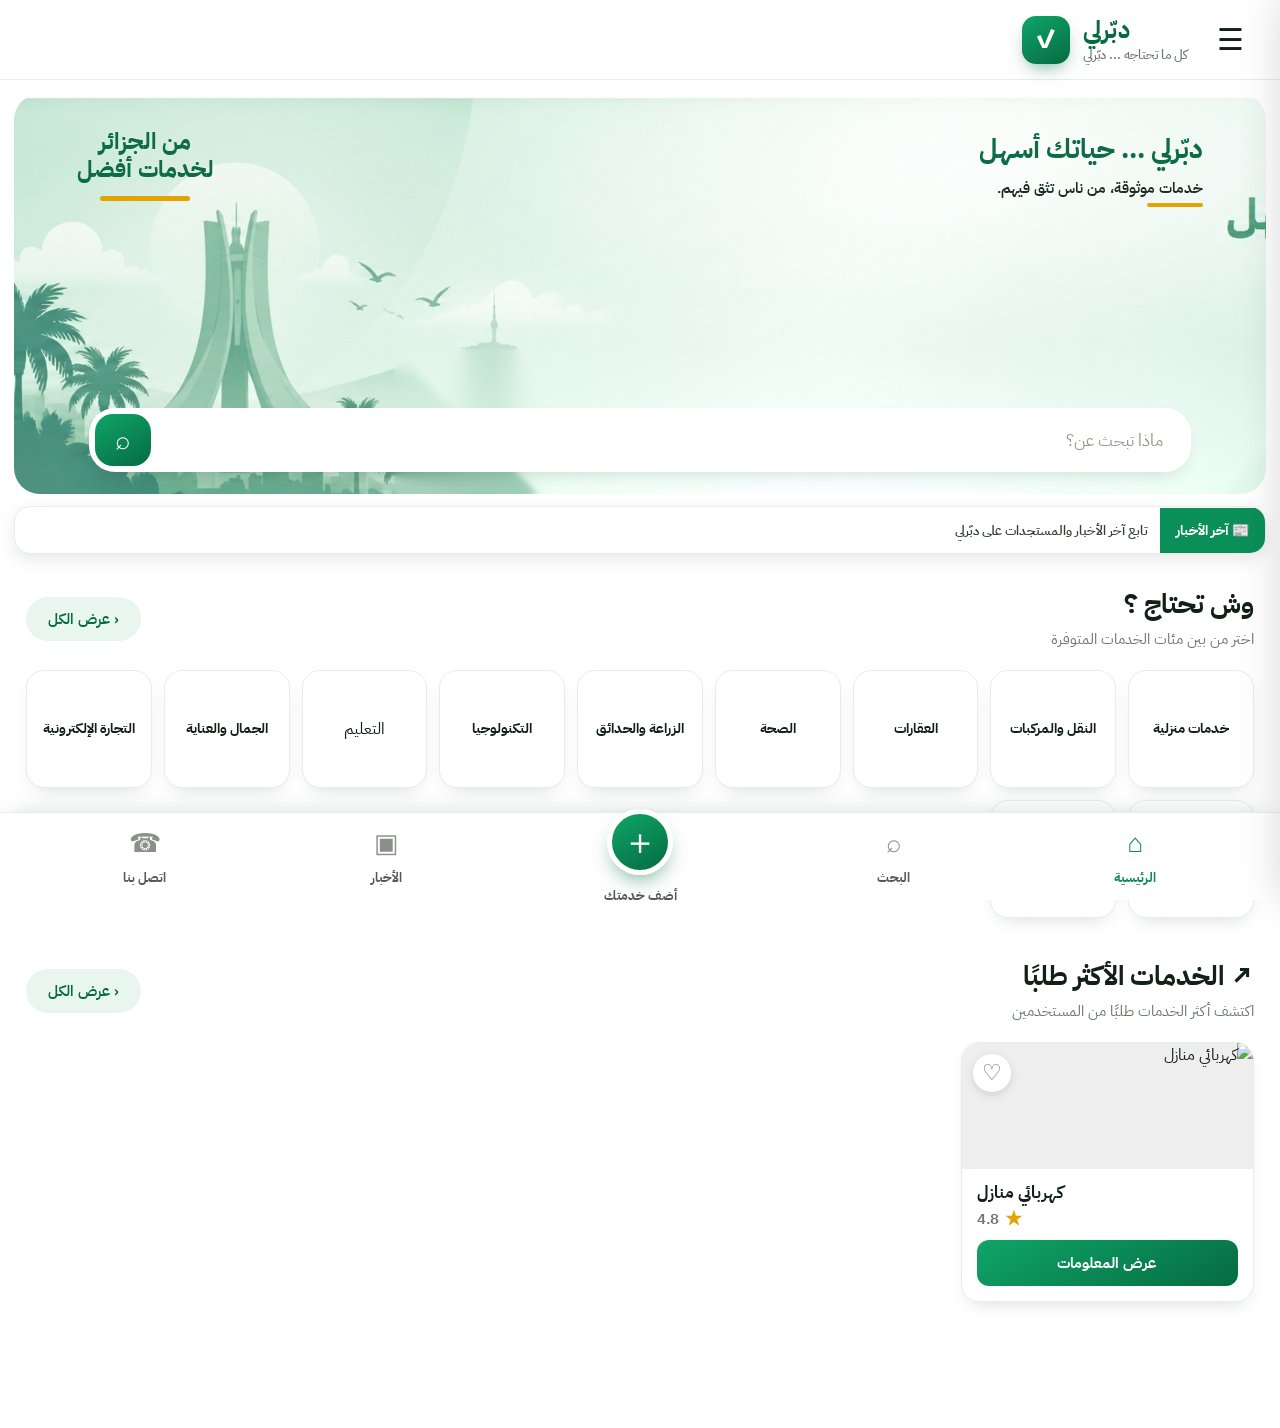
==== commit 042bb05d: "Fix news ticker loading and cache bust" ====
--- a/index.html
+++ b/index.html
@@ -6,11 +6,19 @@
 <title>دبّرلي — كل ما تحتاجه</title>
 <link rel="preconnect" href="https://fonts.googleapis.com"><link rel="preconnect" href="https://fonts.gstatic.com" crossorigin>
 <link href="https://fonts.googleapis.com/css2?family=IBM+Plex+Sans+Arabic:wght@400;500;600;700;800&display=swap" rel="stylesheet">
-<script src="https://cdn.jsdelivr.net/npm/@supabase/supabase-js@2"></script><script src="https://cdn.jsdelivr.net/npm/heic2any@0.0.4/dist/heic2any.min.js"></script><script src="config.js?v=20260911-23"></script><script src="category-details.js?v=20260911-23"></script><link rel="stylesheet" href="style.css?v=20260911-10">
+<script src="https://cdn.jsdelivr.net/npm/@supabase/supabase-js@2"></script><script src="https://cdn.jsdelivr.net/npm/heic2any@0.0.4/dist/heic2any.min.js"></script><script src="config.js?v=20260911-29"></script><script src="category-details.js?v=20260911-29"></script><link rel="stylesheet" href="style.css?v=20260911-10">
+<style>
+#dabbarliNewsTicker{margin:12px 14px 0;min-height:48px;background:#fff;border:1px solid #e5eee9;border-radius:16px;box-shadow:0 6px 18px rgba(8,50,33,.10);display:flex;align-items:center;overflow:hidden;direction:rtl}
+#dabbarliNewsTicker .news-label{flex:0 0 auto;background:#0b8f58;color:#fff;font-weight:800;padding:12px 16px;font-size:14px}
+#dabbarliNewsTicker .news-track{flex:1;overflow:hidden;white-space:nowrap;padding:0 12px}
+#dabbarliNewsTicker .news-text{display:inline-block;font-size:13px;font-weight:600;color:#344139;animation:dabberliNewsMove 18s linear infinite}
+@keyframes dabberliNewsMove{from{transform:translateX(-100%)}to{transform:translateX(100%)}}
+@media(max-width:700px){#dabbarliNewsTicker{margin:10px 12px 0;min-height:44px;border-radius:14px}#dabbarliNewsTicker .news-label{padding:10px 12px;font-size:12px}#dabbarliNewsTicker .news-text{font-size:12px}}
+</style>
 </head>
 <body>
 <header class="topbar"><button class="menu-btn" id="menuBtn">☰</button><div class="brand"><div class="logo">✓</div><div class="brand-text"><strong>دبّرلي</strong><small>كل ما تحتاجه ... دبّرلي</small></div></div></header>
-<main><section class="hero"><div class="hero-copy-left">من الجزائر<br>لخدمات أفضل</div><div class="hero-copy-right"><h1>دبّرلي ... حياتك أسهل</h1><p>خدمات موثوقة، من ناس تثق فيهم.</p></div><div class="hero-search"><input id="heroSearch" placeholder="ماذا تبحث عن؟"><button id="heroSearchBtn">⌕</button></div></section><section id="content"></section></main>
+<main><section class="hero"><div class="hero-copy-left">من الجزائر<br>لخدمات أفضل</div><div class="hero-copy-right"><h1>دبّرلي ... حياتك أسهل</h1><p>خدمات موثوقة، من ناس تثق فيهم.</p></div><div class="hero-search"><input id="heroSearch" placeholder="ماذا تبحث عن؟"><button id="heroSearchBtn">⌕</button></div></section><section id="dabbarliNewsTicker" aria-label="آخر الأخبار"><div class="news-label">📰 آخر الأخبار</div><div class="news-track"><div class="news-text" id="dabbarliNewsText">تابع آخر الأخبار والمستجدات على دبّرلي</div></div></section><section id="content"></section></main>
 <nav class="bottom-nav"><button data-page="home" class="active">⌂<span>الرئيسية</span></button><button data-page="search">⌕<span>البحث</span></button><button data-page="add" class="add-btn">＋<span>أضف خدمتك</span></button><button data-page="news">▣<span>الأخبار</span></button><button data-page="contact">☎<span>اتصل بنا</span></button></nav>
 <div class="overlay" id="overlay"></div><aside class="drawer" id="drawer"><button class="close" id="closeBtn">×</button><div class="drawer-brand"><h2>دبّرلي</h2></div><nav class="drawer-nav"><button data-page="about">ⓘ معلومات عنا</button><button data-page="contact">☎ اتصل بنا</button><button id="shareBtn">↗ مشاركة التطبيق</button></nav></aside><div class="toast" id="toast"></div>
 <script>
@@ -20,7 +28,8 @@
 function esc(s){return String(s??'').replace(/[&<>\"']/g,m=>({'&':'&amp;','<':'&lt;','>':'&gt;','\"':'&quot;',"'":'&#39;'}[m]))}function toast(t){const x=document.getElementById('toast');x.textContent=t;x.classList.add('show');setTimeout(()=>x.classList.remove('show'),2500)}
 async function loadServices(){if(!client){services=fallback;return}try{const {data,error}=await client.from('services').select('*').eq('status','approved').order('created_at',{ascending:false});services=error||!data?.length?fallback:data.map(s=>({...s,img:s.image_url||fallback[0].img,rating:Number(s.rating||0)}))}catch(e){services=fallback}}
 function card(s){return `<article class="service"><button class="fav" onclick="toggleFav(this)">♡</button><img class="service-img" style="object-fit:cover;object-position:center" src="${esc(s.image_url||s.img||fallback[0].img)}" alt="${esc(s.name||s.specialty)}"><div class="service-body"><h3>${esc(s.name||s.specialty||'خدمة')}</h3><div class="rating-row"><span>${Number(s.rating||0).toFixed(1)}</span><span class="star">★</span></div><button class="primary" style="width:100%;margin-top:8px" onclick="showDetail('${esc(s.id)}')">عرض المعلومات</button></div></article>`}
-async function home(){await loadServices();window.__dabbarliServices=services;content.innerHTML=`<div class="home-wrap"><section class="section"><div class="section-head"><div class="section-title-wrap"><h2>وش تحتاج ؟</h2><p>اختر من بين مئات الخدمات المتوفرة</p></div><button class="see-all" onclick="showAllCategories()">‹ عرض الكل</button></div><div class="categories">${catData.map(c=>`<button class="cat" onclick="category('${esc(c[1])}')"><b>${c[1]}</b></button>`).join('')}</div></section><section class="section" style="margin-top:42px"><div class="section-head"><div class="section-title-wrap"><h2>↗ الخدمات الأكثر طلبًا</h2><p>اكتشف أكثر الخدمات طلبًا من المستخدمين</p></div><button class="see-all" onclick="showAllServices()">‹ عرض الكل</button></div><div class="services">${services.slice(0,4).map(card).join('')}</div></section></div>`;setActive('home')}
+async function loadNewsTicker(){const target=document.getElementById('dabbarliNewsText');if(!target)return;try{if(!client){target.textContent='تابع آخر الأخبار والمستجدات على دبّرلي';return}const {data,error}=await client.from('news').select('*').order('created_at',{ascending:false}).limit(8);if(error||!data||!data.length){target.textContent='تابع آخر الأخبار والمستجدات على دبّرلي';return}const text=data.map(n=>String(n.title||n.text||n.content||'')).filter(Boolean).join('   •   ');target.textContent=text||'تابع آخر الأخبار والمستجدات على دبّرلي'}catch(e){target.textContent='تابع آخر الأخبار والمستجدات على دبّرلي'}}
+async function home(){await loadServices();window.__dabbarliServices=services;content.innerHTML=`<div class="home-wrap"><section class="section"><div class="section-head"><div class="section-title-wrap"><h2>وش تحتاج ؟</h2><p>اختر من بين مئات الخدمات المتوفرة</p></div><button class="see-all" onclick="showAllCategories()">‹ عرض الكل</button></div><div class="categories">${catData.map(c=>`<button class="cat" onclick="category('${esc(c[1])}')"><b>${c[1]}</b></button>`).join('')}</div></section><section class="section" style="margin-top:42px"><div class="section-head"><div class="section-title-wrap"><h2>↗ الخدمات الأكثر طلبًا</h2><p>اكتشف أكثر الخدمات طلبًا من المستخدمين</p></div><button class="see-all" onclick="showAllServices()">‹ عرض الكل</button></div><div class="services">${services.slice(0,4).map(card).join('')}</div></section></div>`;setActive('home');loadNewsTicker()}
 function showAllCategories(){content.innerHTML=`<div class="page-card"><div class="section-head"><h2>كل التصنيفات</h2><button class="see-all" onclick="home()">‹ الرئيسية</button></div><div class="categories">${catData.map(c=>`<button class="cat" onclick="category('${esc(c[1])}')"><b>${c[1]}</b></button>`).join('')}</div></div>`}
 function showAllServices(){content.innerHTML=`<div class="page-card"><div class="section-head"><h2>الخدمات الأكثر طلبًا</h2><button class="see-all" onclick="home()">‹ الرئيسية</button></div><div class="services">${services.map(card).join('')}</div></div>`}
 function category(type){if(type==='النقل والمركبات'||type==='النقل والآليات'){if(typeof renderTransportDetails==='function'){renderTransportDetails();return}}const list=services.filter(s=>s.category===type||s.specialty===type||s.name===type);content.innerHTML=`<div class="page-card"><div class="section-head"><h2>${esc(type)}</h2><button class="see-all" onclick="home()">‹ الرئيسية</button></div><div class="services">${list.length?list.map(card).join(''):'<div class="empty">لا توجد خدمات منشورة في هذا التصنيف بعد.</div>'}</div></div>`}
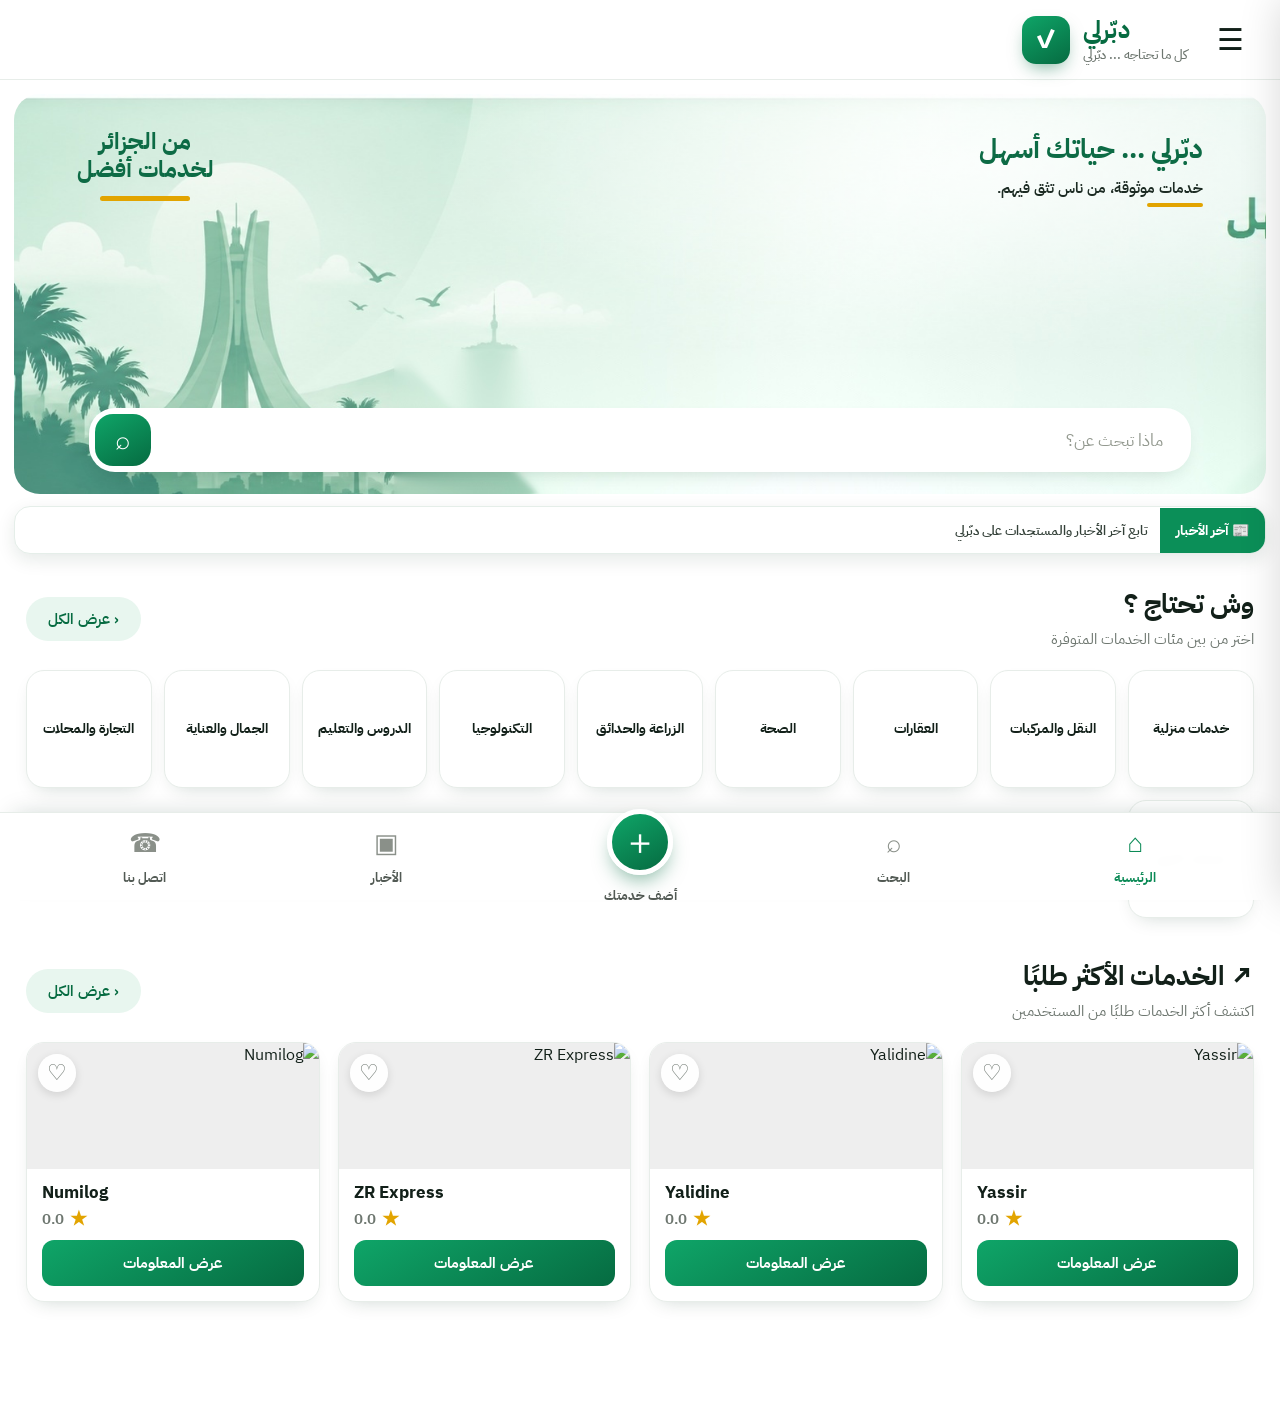
==== commit e16a165b: "Fix public directory search loading" ====
--- a/index.html
+++ b/index.html
@@ -6,7 +6,7 @@
 <title>دبّرلي — كل ما تحتاجه</title>
 <link rel="preconnect" href="https://fonts.googleapis.com"><link rel="preconnect" href="https://fonts.gstatic.com" crossorigin>
 <link href="https://fonts.googleapis.com/css2?family=IBM+Plex+Sans+Arabic:wght@400;500;600;700;800&display=swap" rel="stylesheet">
-<script src="https://cdn.jsdelivr.net/npm/@supabase/supabase-js@2"></script><script src="https://cdn.jsdelivr.net/npm/heic2any@0.0.4/dist/heic2any.min.js"></script><script src="config.js?v=20260911-29"></script><script src="category-details.js?v=20260911-29"></script><link rel="stylesheet" href="style.css?v=20260911-10">
+<script src="https://cdn.jsdelivr.net/npm/@supabase/supabase-js@2"></script><script src="https://cdn.jsdelivr.net/npm/heic2any@0.0.4/dist/heic2any.min.js"></script><script src="config.js?v=20260912-39"></script><script src="category-details.js?v=20260912-39"></script><link rel="stylesheet" href="style.css?v=20260911-10">
 <style>
 #dabbarliNewsTicker{margin:12px 14px 0;min-height:48px;background:#fff;border:1px solid #e5eee9;border-radius:16px;box-shadow:0 6px 18px rgba(8,50,33,.10);display:flex;align-items:center;overflow:hidden;direction:rtl}
 #dabbarliNewsTicker .news-label{flex:0 0 auto;background:#0b8f58;color:#fff;font-weight:800;padding:12px 16px;font-size:14px}
@@ -26,29 +26,21 @@
 const fallback=[{id:'demo-1',name:'كهربائي منازل',category:'خدمات منزلية',specialty:'كهربائي منازل',rating:4.8,area:'الجزائر العاصمة',phone:'0550000001',whatsapp:'0550000001',img:'https://images.unsplash.com/photo-1621905252507-b35492cc74b4?auto=format&fit=crop&w=900&q=85'}];
 const catData=[['tool','خدمات منزلية','#1688a3'],['car','النقل والمركبات','#f4b400'],['home','العقارات','#7846d8'],['heart','الصحة','#e92f3a'],['leaf','الزراعة والحدائق','#20a84a'],['laptop','التكنولوجيا','#1268c9'],['book','الدروس والتعليم','#ef791c'],['flower','الجمال والعناية','#ef5d8a'],['shop','التجارة والمحلات','#c77b30'],['more','خدمات أخرى','#7440d6']];
 function esc(s){return String(s??'').replace(/[&<>\"']/g,m=>({'&':'&amp;','<':'&lt;','>':'&gt;','\"':'&quot;',"'":'&#39;'}[m]))}function toast(t){const x=document.getElementById('toast');x.textContent=t;x.classList.add('show');setTimeout(()=>x.classList.remove('show'),2500)}
-async function loadServices(){if(!client){services=fallback;return}try{const {data,error}=await client.from('services').select('*').eq('status','approved').order('created_at',{ascending:false});services=error||!data?.length?fallback:data.map(s=>({...s,img:s.image_url||fallback[0].img,rating:Number(s.rating||0)}))}catch(e){services=fallback}}
+async function loadServices(){const publicDirectory=Array.isArray(window.__dabbarliPublicServices)?window.__dabbarliPublicServices.map(s=>({...s,status:'approved',img:s.image_url||s.img||fallback[0].img,rating:Number(s.rating||0)})):[];if(!client){services=publicDirectory.length?publicDirectory:fallback;window.__dabbarliServices=services;return}try{const {data,error}=await client.from('services').select('*').eq('status','approved').order('created_at',{ascending:false});const dbServices=error?[]:(data||[]).map(s=>({...s,img:s.image_url||fallback[0].img,rating:Number(s.rating||0)}));const merged=[...dbServices];const ids=new Set(merged.map(s=>String(s.id)));publicDirectory.forEach(s=>{if(!ids.has(String(s.id))){merged.push(s);ids.add(String(s.id))}});services=merged.length?merged:fallback;window.__dabbarliServices=services}catch(e){console.error('loadServices',e);services=publicDirectory.length?publicDirectory:fallback;window.__dabbarliServices=services}}
 function card(s){return `<article class="service"><button class="fav" onclick="toggleFav(this)">♡</button><img class="service-img" style="object-fit:cover;object-position:center" src="${esc(s.image_url||s.img||fallback[0].img)}" alt="${esc(s.name||s.specialty)}"><div class="service-body"><h3>${esc(s.name||s.specialty||'خدمة')}</h3><div class="rating-row"><span>${Number(s.rating||0).toFixed(1)}</span><span class="star">★</span></div><button class="primary" style="width:100%;margin-top:8px" onclick="showDetail('${esc(s.id)}')">عرض المعلومات</button></div></article>`}
 async function loadNewsTicker(){const target=document.getElementById('dabbarliNewsText');if(!target)return;try{if(!client){target.textContent='تابع آخر الأخبار والمستجدات على دبّرلي';return}const {data,error}=await client.from('news').select('*').order('created_at',{ascending:false}).limit(8);if(error||!data||!data.length){target.textContent='تابع آخر الأخبار والمستجدات على دبّرلي';return}const text=data.map(n=>String(n.title||n.text||n.content||'')).filter(Boolean).join('   •   ');target.textContent=text||'تابع آخر الأخبار والمستجدات على دبّرلي'}catch(e){target.textContent='تابع آخر الأخبار والمستجدات على دبّرلي'}}
-async function home(){await loadServices();window.__dabbarliServices=services;content.innerHTML=`<div class="home-wrap"><section class="section"><div class="section-head"><div class="section-title-wrap"><h2>وش تحتاج ؟</h2><p>اختر من بين مئات الخدمات المتوفرة</p></div><button class="see-all" onclick="showAllCategories()">‹ عرض الكل</button></div><div class="categories">${catData.map(c=>`<button class="cat" onclick="category('${esc(c[1])}')"><b>${c[1]}</b></button>`).join('')}</div></section><section class="section" style="margin-top:42px"><div class="section-head"><div class="section-title-wrap"><h2>↗ الخدمات الأكثر طلبًا</h2><p>اكتشف أكثر الخدمات طلبًا من المستخدمين</p></div><button class="see-all" onclick="showAllServices()">‹ عرض الكل</button></div><div class="services">${services.slice(0,4).map(card).join('')}</div></section></div>`;setActive('home');loadNewsTicker()}
+async function home(){await loadServices();content.innerHTML=`<div class="home-wrap"><section class="section"><div class="section-head"><div class="section-title-wrap"><h2>وش تحتاج ؟</h2><p>اختر من بين مئات الخدمات المتوفرة</p></div><button class="see-all" onclick="showAllCategories()">‹ عرض الكل</button></div><div class="categories">${catData.map(c=>`<button class="cat" onclick="category('${esc(c[1])}')"><b>${c[1]}</b></button>`).join('')}</div></section><section class="section" style="margin-top:42px"><div class="section-head"><div class="section-title-wrap"><h2>↗ الخدمات الأكثر طلبًا</h2><p>اكتشف أكثر الخدمات طلبًا من المستخدمين</p></div><button class="see-all" onclick="showAllServices()">‹ عرض الكل</button></div><div class="services">${services.slice(0,4).map(card).join('')}</div></section></div>`;setActive('home');loadNewsTicker()}
 function showAllCategories(){content.innerHTML=`<div class="page-card"><div class="section-head"><h2>كل التصنيفات</h2><button class="see-all" onclick="home()">‹ الرئيسية</button></div><div class="categories">${catData.map(c=>`<button class="cat" onclick="category('${esc(c[1])}')"><b>${c[1]}</b></button>`).join('')}</div></div>`}
 function showAllServices(){content.innerHTML=`<div class="page-card"><div class="section-head"><h2>الخدمات الأكثر طلبًا</h2><button class="see-all" onclick="home()">‹ الرئيسية</button></div><div class="services">${services.map(card).join('')}</div></div>`}
 function category(type){if(type==='النقل والمركبات'||type==='النقل والآليات'){if(typeof renderTransportDetails==='function'){renderTransportDetails();return}}const list=services.filter(s=>s.category===type||s.specialty===type||s.name===type);content.innerHTML=`<div class="page-card"><div class="section-head"><h2>${esc(type)}</h2><button class="see-all" onclick="home()">‹ الرئيسية</button></div><div class="services">${list.length?list.map(card).join(''):'<div class="empty">لا توجد خدمات منشورة في هذا التصنيف بعد.</div>'}</div></div>`}
 function showDetail(id){const s=services.find(x=>String(x.id)===String(id));if(!s)return;const phone=s.phone||'',wa=s.whatsapp||phone,fb=s.facebook||'';content.innerHTML=`<div class="page-card detail"><button class="see-all" onclick="home()">‹ رجوع</button><img class="detail-img" style="margin-top:16px;object-fit:cover;object-position:center" src="${esc(s.image_url||s.img||fallback[0].img)}"><h2>${esc(s.name||s.specialty)}</h2><div class="muted">${esc(s.category||'')} ${s.area?' · '+esc(s.area):''}</div><div class="rating-row"><span class="star">★</span><span>${Number(s.rating||0).toFixed(1)}</span></div><p>${esc(s.details||'')}</p><div class="actions">${phone?`<a class="call" href="tel:${esc(phone)}">📞 اتصال</a>`:''}${wa?`<a class="wa" href="https://wa.me/213${esc(String(wa).replace(/^0/,''))}" target="_blank">💬 واتساب</a>`:''}${fb?`<a class="fb" href="${esc(fb)}" target="_blank">🔵 فيسبوك</a>`:''}</div></div>`}
-function searchPage(q=''){content.innerHTML=`<div class="page-card"><div class="searchbox"><input id="searchInput" value="${esc(q)}" placeholder="اسم الخدمة أو التخصص أو المنطقة..."><button onclick="doSearch()">بحث</button></div><div id="results"></div></div>`;if(q)doSearch();setActive('search')}
+async function searchPage(q=''){await loadServices();content.innerHTML=`<div class="page-card"><div class="searchbox"><input id="searchInput" value="${esc(q)}" placeholder="اسم الخدمة أو التخصص أو المنطقة..."><button onclick="doSearch()">بحث</button></div><div id="results"></div></div>`;if(q)doSearch();setActive('search')}
 function doSearch(){const q=(document.getElementById('searchInput')||document.getElementById('heroSearch')).value.trim().toLowerCase();const list=services.filter(s=>`${s.name||''} ${s.category||''} ${s.specialty||''} ${s.area||''}`.toLowerCase().includes(q));const box=document.getElementById('results');if(box)box.innerHTML=`<div class="section-head"><h2>نتائج البحث</h2></div><div class="services">${list.length?list.map(card).join(''):'<div class="empty">لم نجد الخدمة المطلوبة.</div>'}</div>`}
 function add(){content.innerHTML=`<div class="page-card form"><div class="section-head"><h2>أضف خدمتك</h2></div><div class="notice">ستظهر الخدمة بعد مراجعتها واعتمادها من الإدارة.</div><form id="addForm"><div class="field"><label>الاسم *</label><input name="name" required></div><div class="field"><label>المجال الرئيسي *</label><select name="category" required>${catData.map(c=>`<option>${c[1]}</option>`).join('')}</select></div><div class="field"><label>التخصص *</label><input name="specialty" required></div><div class="field"><label>لم تجد تخصصك؟ اقترح تخصصًا جديدًا</label><input name="newType"></div><div class="field"><label>رقم الهاتف *</label><input name="phone" required inputmode="tel"></div><div class="field"><label>واتساب</label><input name="whatsapp"></div><div class="field"><label>رابط فيسبوك</label><input name="facebook"></div><div class="field"><label>المنطقة</label><input name="area"></div><div class="field"><label>صورة الخدمة</label><input type="file" name="image" accept="image/jpeg,image/png,image/webp,image/heic,image/heif,.heic,.heif"></div><div class="field"><label>رابط الصفحة / الموقع</label><input name="link" type="url" placeholder="https://..."></div><div class="field"><label>التفاصيل</label><textarea name="details"></textarea></div><button class="primary" style="width:100%">إرسال للمراجعة</button></form></div>`;document.getElementById('addForm').onsubmit=submitService;setActive('add')}
 async function resizeServiceImage(file){let source=file;const isHeic=/image\/(heic|heif)/i.test(file.type)||/\.(heic|heif)$/i.test(file.name||'');if(isHeic){if(typeof heic2any!=='function')throw new Error('تعذر دعم صورة HEIC في هذا المتصفح');const converted=await heic2any({blob:file,toType:'image/jpeg',quality:0.9});source=Array.isArray(converted)?converted[0]:converted}return new Promise((resolve,reject)=>{const img=new Image();const url=URL.createObjectURL(source);img.onload=()=>{try{const maxW=1000,maxH=667,scale=Math.min(maxW/img.naturalWidth,maxH/img.naturalHeight,1);const w=Math.max(1,Math.round(img.naturalWidth*scale)),h=Math.max(1,Math.round(img.naturalHeight*scale));const canvas=document.createElement('canvas');canvas.width=w;canvas.height=h;const ctx=canvas.getContext('2d');if(!ctx)throw new Error('المتصفح لا يدعم معالجة الصور');ctx.imageSmoothingEnabled=true;ctx.imageSmoothingQuality='high';ctx.drawImage(img,0,0,w,h);const qualities=[0.82,0.72,0.62,0.52];const encode=i=>{if(i>=qualities.length){URL.revokeObjectURL(url);reject(new Error('الصورة بعد الضغط ما زالت كبيرة'));return}canvas.toBlob(blob=>{if(blob&&blob.size<=4.5*1024*1024){URL.revokeObjectURL(url);resolve(blob)}else encode(i+1)},'image/webp',qualities[i])};encode(0)}catch(err){URL.revokeObjectURL(url);reject(err)}};img.onerror=()=>{URL.revokeObjectURL(url);reject(new Error('تعذر قراءة الصورة'))};img.src=url})}
-async function submitService(e){e.preventDefault();if(!client){toast('تعذر الاتصال بقاعدة البيانات');return}const f=new FormData(e.target),row={name:f.get('name'),category:f.get('category'),specialty:f.get('specialty'),phone:f.get('phone'),whatsapp:f.get('whatsapp'),facebook:f.get('facebook'),area:f.get('area'),details:f.get('details'),link:f.get('link'),status:'pending'};const file=f.get('image');
-if(file instanceof File&&file.size>0){if(!['image/jpeg','image/png','image/webp','image/heic','image/heif'].includes(file.type)&&!(/\.(heic|heif)$/i.test(file.name||''))){toast('الصورة يجب أن تكون JPG أو PNG أو WEBP أو HEIC');return}if(file.size>20*1024*1024){toast('حجم الصورة الأصلية يجب ألا يتجاوز 20 ميغابايت');return}let processed;try{processed=await resizeServiceImage(file)}catch(err){console.error('Image processing error',err);toast('تعذر تجهيز الصورة: '+(err.message||'خطأ غير معروف'));return}const path=`services/${crypto.randomUUID()}.webp`;const {error:upErr}=await client.storage.from('service-images').upload(path,processed,{contentType:'image/webp',upsert:false});if(upErr){console.error('Image upload error',upErr);toast('تعذر رفع الصورة: '+upErr.message);return}row.image_url=client.storage.from('service-images').getPublicUrl(path).data.publicUrl}
-const {error}=await client.from('services').insert(row);if(error){toast('تعذر إرسال الخدمة: '+error.message);return}toast('تم إرسال الخدمة للمراجعة بنجاح');e.target.reset()}
-function setActive(page){document.querySelectorAll('.bottom-nav button').forEach(b=>b.classList.toggle('active',b.dataset.page===page))}
-function toggleFav(b){b.classList.toggle('active');b.textContent=b.classList.contains('active')?'♥':'♡'}
-function showPage(page){if(page==='home')home();else if(page==='search')searchPage();else if(page==='add')add();else if(page==='news')newsPage();else if(page==='contact')contactPage();else if(page==='about')aboutPage()}
-function newsPage(){content.innerHTML='<div class="page-card"><div class="section-head"><h2>الأخبار</h2><button class="see-all" onclick="home()">‹ الرئيسية</button></div><div class="empty">لا توجد أخبار منشورة حاليًا.</div></div>';setActive('news')}
-function contactPage(){content.innerHTML='<div class="page-card"><div class="section-head"><h2>اتصل بنا</h2><button class="see-all" onclick="home()">‹ الرئيسية</button></div><p>للاستفسارات والاقتراحات، تواصل معنا.</p></div>';setActive('contact')}
-function aboutPage(){content.innerHTML='<div class="page-card"><div class="section-head"><h2>معلومات عنا</h2><button class="see-all" onclick="home()">‹ الرئيسية</button></div><p>دبّرلي دليل محلي للخدمات في الجزائر.</p></div>'}
-document.querySelectorAll('.bottom-nav button,.drawer-nav button[data-page]').forEach(b=>b.addEventListener('click',()=>{showPage(b.dataset.page);drawer.classList.remove('open');overlay.classList.remove('show')}));
-document.getElementById('menuBtn').onclick=()=>{drawer.classList.add('open');overlay.classList.add('show')};document.getElementById('closeBtn').onclick=()=>{drawer.classList.remove('open');overlay.classList.remove('show')};overlay.onclick=()=>{drawer.classList.remove('open');overlay.classList.remove('show')};document.getElementById('shareBtn').onclick=async()=>{try{await navigator.share({title:'دبّرلي',text:'دبّرلي ... حياتك أسهل',url:location.href})}catch(e){try{await navigator.clipboard.writeText(location.href);toast('تم نسخ رابط التطبيق')}catch(e2){}}};document.getElementById('heroSearchBtn').onclick=()=>searchPage(document.getElementById('heroSearch').value);document.getElementById('heroSearch').addEventListener('keydown',e=>{if(e.key==='Enter')searchPage(e.target.value)});home();
+async function submitService(e){e.preventDefault();if(!client){toast('تعذر الاتصال بقاعدة البيانات');return}const f=new FormData(e.target),row={name:f.get('name'),category:f.get('category'),specialty:f.get('specialty'),phone:f.get('phone'),whatsapp:f.get('whatsapp'),facebook:f.get('facebook'),area:f.get('area'),details:f.get('details'),link:f.get('link'),status:'pending'};const file=f.get('image');if(file instanceof File&&file.size>0){if(!['image/jpeg','image/png','image/webp','image/heic','image/heif'].includes(file.type)&&!(/\.(heic|heif)$/i.test(file.name||''))){toast('الصورة يجب أن تكون JPG أو PNG أو WEBP أو HEIC');return}if(file.size>20*1024*1024){toast('حجم الصورة الأصلية يجب ألا يتجاوز 20 ميغابايت');return}let processed;try{processed=await resizeServiceImage(file)}catch(err){console.error('Image processing error',err);toast('تعذر تجهيز الصورة: '+(err.message||'خطأ غير معروف'));return}const path=`services/${crypto.randomUUID()}.webp`;const {error:upErr}=await client.storage.from('service-images').upload(path,processed,{contentType:'image/webp',upsert:false});if(upErr){console.error('Image upload error',upErr);toast('تعذر رفع الصورة: '+upErr.message);return}row.image_url=client.storage.from('service-images').getPublicUrl(path).data.publicUrl}const {error}=await client.from('services').insert(row);if(error){toast('تعذر إرسال الخدمة: '+error.message);return}toast('تم إرسال الخدمة للمراجعة بنجاح');e.target.reset()}
+function setActive(page){document.querySelectorAll('.bottom-nav button').forEach(b=>b.classList.toggle('active',b.dataset.page===page))}function toggleFav(b){b.classList.toggle('active');b.textContent=b.classList.contains('active')?'♥':'♡'}function showPage(page){if(page==='home')home();else if(page==='search')searchPage();else if(page==='add')add();else if(page==='news')newsPage();else if(page==='contact')contactPage();else if(page==='about')aboutPage()}function newsPage(){content.innerHTML='<div class="page-card"><div class="section-head"><h2>الأخبار</h2><button class="see-all" onclick="home()">‹ الرئيسية</button></div><div class="empty">لا توجد أخبار منشورة حاليًا.</div></div>';setActive('news')}function contactPage(){content.innerHTML='<div class="page-card"><div class="section-head"><h2>اتصل بنا</h2><button class="see-all" onclick="home()">‹ الرئيسية</button></div><p>للاستفسارات والاقتراحات، تواصل معنا.</p></div>';setActive('contact')}function aboutPage(){content.innerHTML='<div class="page-card"><div class="section-head"><h2>معلومات عنا</h2><button class="see-all" onclick="home()">‹ الرئيسية</button></div><p>دبّرلي دليل محلي للخدمات في الجزائر.</p></div>'}
+document.querySelectorAll('.bottom-nav button,.drawer-nav button[data-page]').forEach(b=>b.addEventListener('click',()=>{showPage(b.dataset.page);drawer.classList.remove('open');overlay.classList.remove('show')}));document.getElementById('menuBtn').onclick=()=>{drawer.classList.add('open');overlay.classList.add('show')};document.getElementById('closeBtn').onclick=()=>{drawer.classList.remove('open');overlay.classList.remove('show')};overlay.onclick=()=>{drawer.classList.remove('open');overlay.classList.remove('show')};document.getElementById('shareBtn').onclick=async()=>{try{await navigator.share({title:'دبّرلي',text:'دبّرلي ... حياتك أسهل',url:location.href})}catch(e){try{await navigator.clipboard.writeText(location.href);toast('تم نسخ رابط التطبيق')}catch(e2){}}};document.getElementById('heroSearchBtn').onclick=()=>searchPage(document.getElementById('heroSearch').value);document.getElementById('heroSearch').addEventListener('keydown',e=>{if(e.key==='Enter')searchPage(e.target.value)});home();
 </script>
 </body>
 </html>
